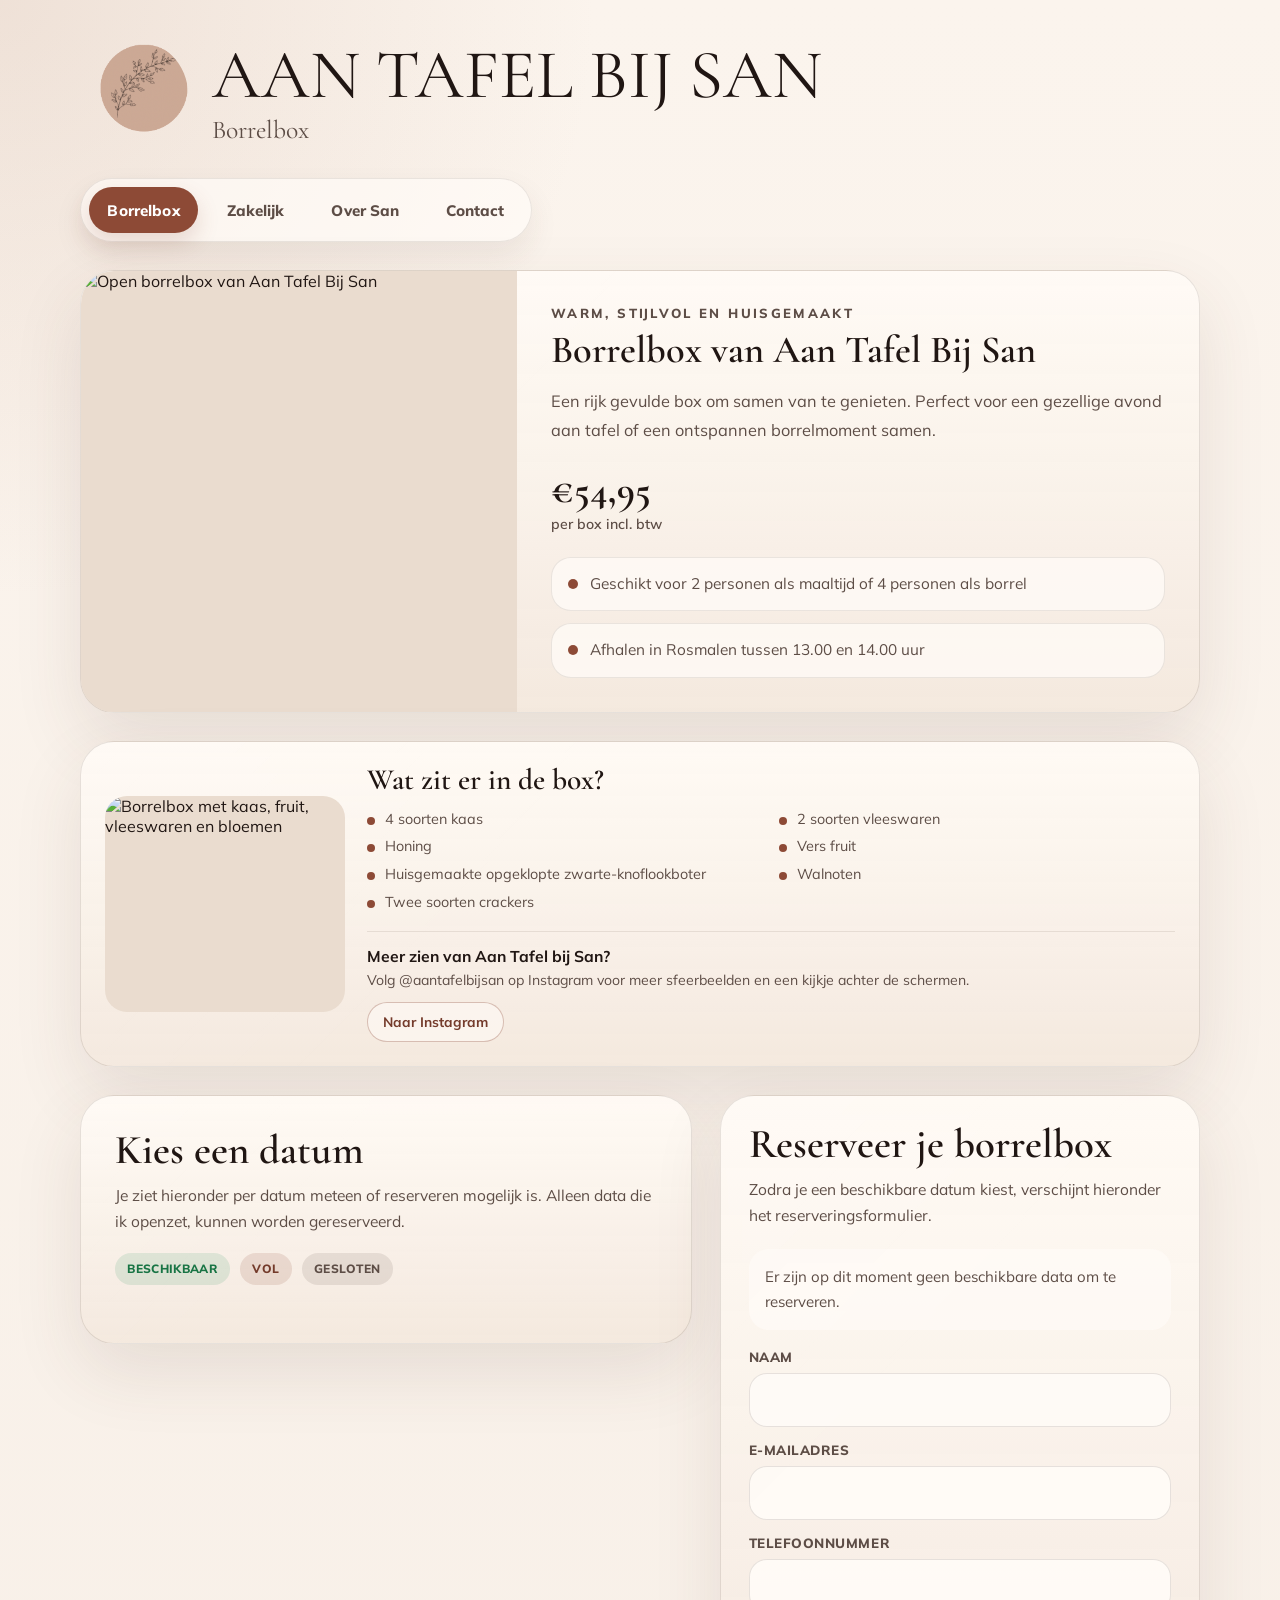
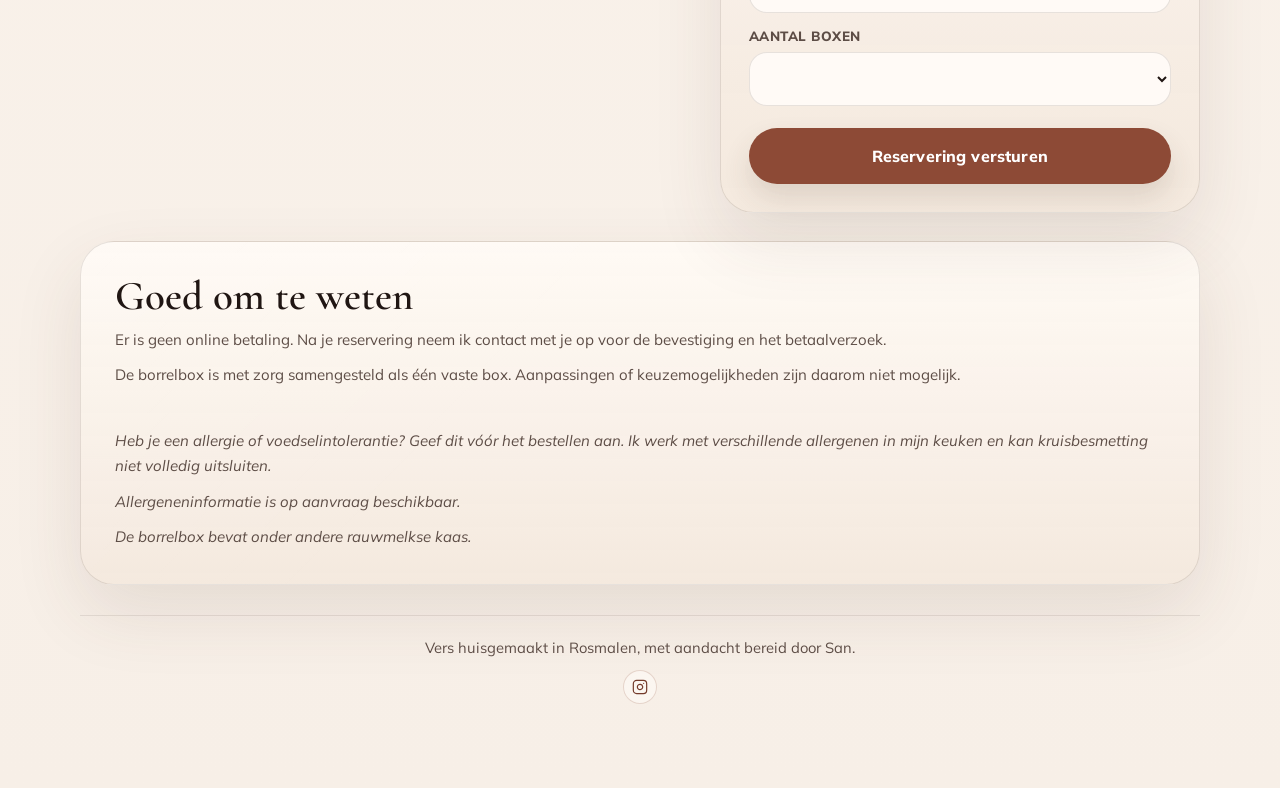
==== borrelbox.html @ e6d6b591 "Increase Instagram callout size" ====
<!doctype html>
<html lang="nl">
  <head>
    <meta charset="UTF-8" />
    <meta name="viewport" content="width=device-width, initial-scale=1.0" />
    <title>Borrelbox in Rosmalen | Aan Tafel Bij San</title>
    <meta
      name="description"
      content="Reserveer een warme en stijlvolle borrelbox van Aan Tafel Bij San in Rosmalen."
    />
    <link rel="preconnect" href="https://fonts.googleapis.com" />
    <link rel="preconnect" href="https://fonts.gstatic.com" crossorigin />
    <link
      href="https://fonts.googleapis.com/css2?family=Cormorant+Garamond:wght@400;500;600;700&family=Mulish:wght@400;600;700;800&display=swap"
      rel="stylesheet"
    />
    <link rel="stylesheet" href="styles.css?v=20260925-footer-instagram" />
    <style>
      .page {
        padding: 40px 0 84px;
      }

      .brand-header {
        margin-bottom: 30px;
      }

      .top-nav {
        display: flex;
        justify-content: flex-start;
        margin: 0 0 28px;
      }

      .top-tabs {
        display: inline-flex;
        flex-wrap: wrap;
        gap: 10px;
        padding: 8px;
        border: 1px solid rgba(63, 42, 34, 0.1);
        border-radius: 999px;
        background: rgba(255, 251, 247, 0.72);
        box-shadow: 0 14px 30px rgba(79, 54, 42, 0.08);
      }

      .top-tab {
        display: inline-flex;
        align-items: center;
        justify-content: center;
        min-height: 46px;
        padding: 0.78rem 1.15rem;
        border-radius: 999px;
        color: var(--muted);
        text-decoration: none;
        font-size: 0.95rem;
        font-weight: 800;
        letter-spacing: 0.01em;
        transition:
          transform 160ms ease,
          background 160ms ease,
          color 160ms ease;
      }

      .top-tab:hover,
      .top-tab:focus-visible {
        transform: translateY(-2px);
        color: var(--ink);
      }

      .top-tab.is-active {
        background: var(--instagram);
        color: #fff;
        box-shadow: 0 10px 22px rgba(141, 74, 54, 0.18);
      }

      .borrel-layout {
        display: grid;
        gap: 28px;
      }

      .borrel-hero,
      .borrel-promo,
      .contents-card,
      .availability-card,
      .reservation-card,
      .borrel-note {
        border: 1px solid var(--line);
        border-radius: 34px;
        box-shadow: var(--shadow);
        background:
          linear-gradient(180deg, rgba(255, 250, 245, 0.96), rgba(243, 232, 221, 0.9)),
          linear-gradient(135deg, rgba(255, 255, 255, 0.35), transparent 40%);
      }

      .borrel-hero {
        display: grid;
        grid-template-columns: minmax(0, 0.78fr) minmax(320px, 1.22fr);
        overflow: hidden;
      }

      .borrel-photo {
        min-height: 100%;
        max-height: 250px;
        background: #eadccf;
      }

      .borrel-photo img {
        display: block;
        width: 100%;
        height: 100%;
        object-fit: cover;
      }

      .borrel-copy {
        padding: clamp(24px, 3.4vw, 34px);
      }

      .kicker {
        margin: 0;
        color: var(--muted);
        font-size: 0.82rem;
        font-weight: 800;
        letter-spacing: 0.18em;
        text-transform: uppercase;
      }

      .borrel-title {
        margin: 10px 0 0;
        font-family: "Cormorant Garamond", serif;
        font-size: clamp(1.85rem, 3vw, 2.55rem);
        line-height: 1;
        font-weight: 600;
      }

      .borrel-intro {
        margin: 18px 0 0;
        color: var(--muted);
        font-size: 1.02rem;
        line-height: 1.75;
      }

      .borrel-promo {
        display: grid;
        grid-template-columns: minmax(220px, 0.85fr) minmax(0, 1.15fr);
        gap: 16px;
        align-items: center;
        overflow: hidden;
        font-family: "Mulish", sans-serif;
      }

      .borrel-promo[hidden] {
        display: none;
      }

      .promo-photo {
        height: 100%;
        min-height: 220px;
        max-height: 280px;
        background: #eadccf;
      }

      .promo-photo img {
        display: block;
        width: 100%;
        height: 100%;
        object-fit: cover;
      }

      .promo-copy {
        padding: clamp(20px, 2.8vw, 30px);
      }

      .promo-kicker {
        margin: 0 0 7px;
        color: var(--accent);
        font-family: "Mulish", sans-serif;
        font-size: 0.68rem;
        font-weight: 800;
        letter-spacing: 0.12em;
        text-transform: uppercase;
      }

      .borrel-promo p {
        margin: 6px 0 0;
        color: var(--ink);
        font-family: "Mulish", sans-serif;
        font-size: 0.86rem;
        line-height: 1.42;
      }

      .borrel-promo strong {
        font-weight: 800;
      }

      .promo-price {
        display: block;
        margin-top: 8px;
        color: var(--ink);
        font-family: "Mulish", sans-serif;
        font-size: 0.88rem;
        font-weight: 700;
        line-height: 1.45;
      }

      .promo-price strong {
        color: var(--accent);
        font-family: "Mulish", sans-serif;
        font-size: 0.96rem;
        font-weight: 800;
        letter-spacing: 0;
      }

      .promo-price span {
        color: var(--muted);
        font-family: "Mulish", sans-serif;
        font-size: 0.86rem;
      }

      .borrel-price {
        margin: 26px 0 0;
        font-family: "Cormorant Garamond", serif;
        font-size: clamp(2rem, 3vw, 2.8rem);
        line-height: 1;
        font-weight: 700;
      }

      .borrel-price span {
        display: block;
        margin-top: 6px;
        color: var(--muted);
        font-family: "Mulish", sans-serif;
        font-size: 0.88rem;
        font-weight: 600;
        line-height: 1.4;
      }

      .borrel-facts {
        display: grid;
        gap: 12px;
        margin: 22px 0 0;
      }

      .fact-chip {
        display: flex;
        align-items: flex-start;
        gap: 12px;
        padding: 14px 16px;
        border: 1px solid rgba(63, 42, 34, 0.1);
        border-radius: 20px;
        background: rgba(255, 251, 247, 0.76);
      }

      .fact-dot {
        width: 10px;
        height: 10px;
        margin-top: 0.45rem;
        border-radius: 50%;
        background: var(--instagram);
        flex: 0 0 auto;
      }

      .fact-text {
        color: var(--muted);
        font-size: 0.96rem;
        line-height: 1.6;
      }

      .borrel-grid {
        display: grid;
        grid-template-columns: minmax(0, 1.12fr) minmax(320px, 0.88fr);
        gap: 28px;
        align-items: start;
      }

      .borrel-gallery {
        display: grid;
        grid-template-columns: repeat(3, minmax(0, 1fr));
        gap: 18px;
      }

      .gallery-card {
        overflow: hidden;
        border: 1px solid var(--line);
        border-radius: 28px;
        box-shadow: var(--shadow);
        background:
          linear-gradient(180deg, rgba(255, 250, 245, 0.96), rgba(243, 232, 221, 0.9)),
          linear-gradient(135deg, rgba(255, 255, 255, 0.35), transparent 40%);
      }

      .gallery-card img {
        display: block;
        width: 100%;
        max-height: 190px;
        aspect-ratio: 1 / 0.56;
        object-fit: cover;
      }

      .gallery-card.is-featured img {
        aspect-ratio: 1 / 0.56;
      }

      .gallery-card.is-packaging img {
        object-fit: cover;
        object-position: center 42%;
      }

      .gallery-copy {
        padding: 16px 18px 18px;
      }

      .gallery-copy p {
        margin: 0;
        color: var(--muted);
        font-size: 0.92rem;
        line-height: 1.6;
      }

      .availability-card,
      .reservation-card,
      .contents-card,
      .borrel-note {
        padding: clamp(24px, 3.4vw, 34px);
      }

      .contents-list {
        display: grid;
        grid-template-columns: repeat(2, minmax(0, 1fr));
        gap: 7px 16px;
        margin: 14px 0 0;
        padding: 0;
        list-style: none;
      }

      .contents-card {
        display: grid;
        grid-template-columns: minmax(180px, 240px) minmax(0, 1fr);
        gap: 22px;
        align-items: center;
        padding: clamp(18px, 2.4vw, 24px);
      }

      .contents-card .section-title {
        font-size: clamp(1.55rem, 2.3vw, 2rem);
      }

      .contents-list li {
        display: flex;
        gap: 10px;
        align-items: flex-start;
        color: var(--muted);
        font-size: 0.9rem;
        line-height: 1.45;
      }

      .contents-list li::before {
        content: "";
        width: 8px;
        height: 8px;
        margin-top: 0.5rem;
        border-radius: 50%;
        background: var(--instagram);
        flex: 0 0 auto;
      }

      .contents-photo {
        overflow: hidden;
        border-radius: 22px;
        min-height: 0;
        max-width: 240px;
        background: #eadccf;
      }

      .contents-photo img {
        display: block;
        width: 100%;
        aspect-ratio: 1 / 0.9;
        object-fit: cover;
      }

      .contents-copy {
        padding: 0;
      }

      .instagram-callout {
        margin-top: 18px;
        padding-top: 14px;
        border-top: 1px solid rgba(63, 42, 34, 0.1);
      }

      .instagram-callout strong {
        display: block;
        color: var(--ink);
        font-size: 0.98rem;
      }

      .instagram-callout p {
        margin: 4px 0 0;
        color: var(--muted);
        font-size: 0.88rem;
        line-height: 1.55;
      }

      .instagram-button {
        display: inline-flex;
        align-items: center;
        justify-content: center;
        min-height: 40px;
        margin-top: 10px;
        padding: 0.62rem 0.95rem;
        border: 1px solid rgba(141, 74, 54, 0.32);
        border-radius: 999px;
        background: rgba(255, 251, 247, 0.55);
        color: var(--instagram-dark);
        font-size: 0.86rem;
        font-weight: 700;
        text-decoration: none;
        transition: background 160ms ease, border-color 160ms ease, transform 160ms ease;
      }

      .instagram-button:hover,
      .instagram-button:focus-visible {
        border-color: rgba(141, 74, 54, 0.5);
        background: rgba(141, 74, 54, 0.08);
        transform: translateY(-2px);
      }

      .section-title {
        margin: 0;
        font-family: "Cormorant Garamond", serif;
        font-size: clamp(2rem, 3.2vw, 2.7rem);
        line-height: 0.98;
        font-weight: 600;
      }

      .section-copy {
        margin: 12px 0 0;
        color: var(--muted);
        font-size: 0.97rem;
        line-height: 1.7;
      }

      .status-legend {
        display: flex;
        flex-wrap: wrap;
        gap: 10px;
        margin-top: 18px;
      }

      .legend-chip,
      .status-chip {
        display: inline-flex;
        align-items: center;
        justify-content: center;
        min-height: 32px;
        padding: 0.42rem 0.76rem;
        border-radius: 999px;
        font-size: 0.75rem;
        font-weight: 800;
        letter-spacing: 0.03em;
        text-transform: uppercase;
      }

      .status-available {
        background: rgba(31, 143, 83, 0.12);
        color: var(--whatsapp-dark);
      }

      .status-full {
        background: rgba(141, 74, 54, 0.14);
        color: var(--instagram-dark);
      }

      .status-closed {
        background: rgba(93, 77, 70, 0.12);
        color: var(--muted);
      }

      .month-groups {
        display: grid;
        gap: 18px;
        margin-top: 24px;
      }

      .month-group {
        display: grid;
        gap: 14px;
      }

      .month-label {
        margin: 0;
        color: var(--instagram-dark);
        font-size: 0.94rem;
        font-weight: 800;
        letter-spacing: 0.08em;
        text-transform: uppercase;
      }

      .date-grid {
        display: grid;
        grid-template-columns: repeat(7, minmax(0, 1fr));
        gap: 7px;
      }

      .calendar-weekday {
        padding: 2px 0 4px;
        color: var(--muted);
        font-size: 0.7rem;
        font-weight: 800;
        text-align: center;
        text-transform: uppercase;
      }

      .calendar-day,
      .date-button {
        display: flex;
        min-width: 0;
        min-height: 58px;
        flex-direction: column;
        align-items: center;
        justify-content: center;
        border-radius: 12px;
      }

      .calendar-day {
        color: rgba(93, 77, 70, 0.48);
        font-size: 0.82rem;
      }

      .calendar-day.is-unavailable {
        background: rgba(255, 251, 247, 0.38);
      }

      .date-button {
        width: 100%;
        padding: 7px 3px;
        border: 1px solid rgba(63, 42, 34, 0.08);
        background: rgba(255, 251, 247, 0.72);
        color: var(--ink);
        text-align: center;
        cursor: pointer;
        transition:
          transform 160ms ease,
          border-color 160ms ease,
          box-shadow 160ms ease,
          background 160ms ease;
      }

      .date-button:hover,
      .date-button:focus-visible {
        transform: translateY(-2px);
        border-color: rgba(141, 74, 54, 0.16);
        background: rgba(255, 251, 247, 0.84);
        box-shadow: 0 12px 24px rgba(79, 54, 42, 0.06);
      }

      .date-button.is-selected {
        border-color: var(--instagram);
        box-shadow: 0 0 0 2px rgba(141, 74, 54, 0.18);
      }

      .date-button.status-available {
        background: rgba(31, 143, 83, 0.1);
      }

      .date-button.status-full {
        background: rgba(141, 74, 54, 0.12);
      }

      .date-button.status-closed {
        background: rgba(93, 77, 70, 0.1);
        box-shadow: 0 14px 26px rgba(79, 54, 42, 0.07);
      }

      .date-button[disabled] {
        cursor: default;
        opacity: 0.92;
      }

      .date-label {
        font-family: "Cormorant Garamond", serif;
        font-size: 1.2rem;
        font-weight: 700;
        line-height: 1;
      }

      .reservation-card {
        position: sticky;
        top: 28px;
        padding: clamp(20px, 3vw, 28px);
      }

      .reservation-placeholder,
      .reservation-info,
      .reservation-confirmation {
        margin-top: 20px;
        padding: 16px;
        border-radius: 20px;
        background: rgba(255, 251, 247, 0.72);
        color: var(--muted);
        font-size: 0.94rem;
        line-height: 1.65;
      }

      .reservation-info,
      .reservation-confirmation {
        border: 1px solid rgba(63, 42, 34, 0.1);
      }

      .reservation-confirmation {
        color: var(--whatsapp-dark);
        background: rgba(31, 143, 83, 0.08);
        border-color: rgba(31, 143, 83, 0.14);
        font-weight: 700;
      }

      .reservation-form {
        display: grid;
        gap: 14px;
        margin-top: 18px;
      }

      .form-row {
        display: grid;
        gap: 8px;
      }

      .form-label {
        color: var(--muted);
        font-size: 0.84rem;
        font-weight: 800;
        letter-spacing: 0.04em;
        text-transform: uppercase;
      }

      .form-input,
      .form-select {
        width: 100%;
        min-height: 54px;
        padding: 0.92rem 1rem;
        border: 1px solid rgba(63, 42, 34, 0.12);
        border-radius: 18px;
        background: rgba(255, 251, 247, 0.95);
        color: var(--ink);
        font: inherit;
      }

      .form-input:focus,
      .form-select:focus {
        outline: 2px solid rgba(141, 74, 54, 0.22);
        outline-offset: 2px;
      }

      .form-help {
        margin: -4px 0 0;
        color: var(--muted);
        font-size: 0.84rem;
        line-height: 1.5;
      }

      .reserve-button {
        display: inline-flex;
        align-items: center;
        justify-content: center;
        width: 100%;
        min-height: 56px;
        padding: 0.95rem 1.4rem;
        border: 0;
        border-radius: 999px;
        background: var(--instagram);
        color: #fff;
        font: inherit;
        font-weight: 800;
        letter-spacing: 0.01em;
        cursor: pointer;
        box-shadow: 0 14px 28px rgba(79, 54, 42, 0.14);
        transition:
          transform 160ms ease,
          background 160ms ease;
      }

      .reserve-button:hover,
      .reserve-button:focus-visible {
        transform: translateY(-2px);
        background: var(--instagram-dark);
      }

      .borrel-note {
        display: grid;
        gap: 10px;
      }

      .borrel-note p {
        margin: 0;
        color: var(--muted);
        font-size: 0.94rem;
        line-height: 1.7;
      }

      .borrel-note .allergen-note {
        font-style: italic;
      }

      .page-footer {
        margin-top: 30px;
        padding: 20px 8px 0;
        border-top: 1px solid rgba(63, 42, 34, 0.1);
        color: var(--muted);
        font-size: 0.92rem;
        line-height: 1.6;
        text-align: center;
      }

      @media (max-width: 960px) {
        .borrel-hero,
        .borrel-promo,
        .borrel-grid,
        .borrel-gallery {
          grid-template-columns: 1fr;
        }

        .borrel-photo {
          max-height: 240px;
        }

        .promo-photo {
          min-height: 220px;
          max-height: 260px;
        }

        .reservation-card {
          position: static;
        }
      }

      @media (max-width: 640px) {
        .page {
          padding-top: 28px;
          padding-bottom: 52px;
        }

        .contents-card,
        .contents-list {
          grid-template-columns: 1fr;
        }

        .contents-photo {
          max-width: none;
        }

      }
    </style>
    <script async src="https://www.googletagmanager.com/gtag/js?id=G-EJPSFYHC73"></script>
    <script>
      window.dataLayer = window.dataLayer || [];
      function gtag() {
        dataLayer.push(arguments);
      }
      gtag("js", new Date());
      gtag("config", "G-EJPSFYHC73");
    </script>
  </head>
  <body>
    <main class="page">
      <header class="brand-header">
        <div class="brand-seal" aria-hidden="true">
          <img src="brand-seal.png" alt="" />
        </div>
        <div class="brand-copy">
          <h1>Aan Tafel Bij San</h1>
          <p class="subtitle">Borrelbox</p>
        </div>
      </header>

      <div class="top-nav" aria-label="Navigatie">
        <nav class="top-tabs">
          <a class="top-tab is-active" href="index.html">Borrelbox</a>
          <a class="top-tab" href="zakelijk.html">Zakelijk</a>
          <a class="top-tab" href="over-san.html">Over San</a>
          <a class="top-tab" href="contact.html">Contact</a>
        </nav>
      </div>

      <section class="borrel-layout">
        <section class="borrel-hero" aria-labelledby="borrelboxTitle">
          <div class="borrel-photo">
            <img src="borrelbox-overzicht.jpg" alt="Open borrelbox van Aan Tafel Bij San" />
          </div>

          <div class="borrel-copy">
            <p class="kicker">Warm, stijlvol en huisgemaakt</p>
            <h2 class="borrel-title" id="borrelboxTitle">Borrelbox van Aan Tafel Bij San</h2>
            <p class="borrel-intro">
              Een rijk gevulde box om samen van te genieten. Perfect voor een gezellige
              avond aan tafel of een ontspannen borrelmoment samen.
            </p>
            <p class="borrel-price">€54,95 <span>per box incl. btw</span></p>

            <div class="borrel-facts">
              <div class="fact-chip">
                <span class="fact-dot" aria-hidden="true"></span>
                <div class="fact-text">Geschikt voor 2 personen als maaltijd of 4 personen als borrel</div>
              </div>
              <div class="fact-chip">
                <span class="fact-dot" aria-hidden="true"></span>
                <div class="fact-text">Afhalen in Rosmalen tussen 13.00 en 14.00 uur</div>
              </div>
            </div>
          </div>
        </section>

        <section class="contents-card" aria-labelledby="contentsTitle">
          <div class="contents-photo">
            <img src="borrelbox-kaas-fruit.jpg" alt="Borrelbox met kaas, fruit, vleeswaren en bloemen" />
          </div>

          <div class="contents-copy">
            <h3 class="section-title" id="contentsTitle">Wat zit er in de box?</h3>
            <ul class="contents-list">
              <li>4 soorten kaas</li>
              <li>2 soorten vleeswaren</li>
              <li>Honing</li>
              <li>Vers fruit</li>
              <li>Huisgemaakte opgeklopte zwarte-knoflookboter</li>
              <li>Walnoten</li>
              <li>Twee soorten crackers</li>
            </ul>

            <div class="instagram-callout">
              <strong>Meer zien van Aan Tafel bij San?</strong>
              <p>Volg @aantafelbijsan op Instagram voor meer sfeerbeelden en een kijkje achter de schermen.</p>
              <a
                class="instagram-button"
                href="https://www.instagram.com/aantafelbijsan/"
                target="_blank"
                rel="noopener noreferrer"
              >Naar Instagram</a>
            </div>
          </div>
        </section>

        <section class="borrel-grid">
          <section class="availability-card" aria-labelledby="availabilityTitle">
            <h3 class="section-title" id="availabilityTitle">Kies een datum</h3>
            <p class="section-copy">
              Je ziet hieronder per datum meteen of reserveren mogelijk is.
              Alleen data die ik openzet, kunnen worden gereserveerd.
            </p>

            <div class="status-legend" aria-label="Legenda">
              <span class="legend-chip status-available">Beschikbaar</span>
              <span class="legend-chip status-full">Vol</span>
              <span class="legend-chip status-closed">Gesloten</span>
            </div>

            <div class="month-groups" id="monthGroups"></div>
          </section>

          <aside class="reservation-card" aria-labelledby="reservationTitle">
            <h3 class="section-title" id="reservationTitle">Reserveer je borrelbox</h3>
            <p class="section-copy">
              Zodra je een beschikbare datum kiest, verschijnt hieronder het reserveringsformulier.
            </p>

            <div class="reservation-placeholder" id="reservationPlaceholder">
              Selecteer eerst een beschikbare datum.
            </div>

            <div class="reservation-info" id="reservationInfo" hidden></div>

            <form class="reservation-form" id="reservationForm" hidden>
              <input type="hidden" name="_subject" value="Nieuwe reservering borrelbox" />
              <input type="hidden" name="_captcha" value="false" />
              <input type="text" name="_honey" tabindex="-1" autocomplete="off" hidden />

              <div class="form-row">
                <label class="form-label" for="reservationName">Naam</label>
                <input class="form-input" id="reservationName" name="name" type="text" required />
              </div>

              <div class="form-row">
                <label class="form-label" for="reservationEmail">E-mailadres</label>
                <input class="form-input" id="reservationEmail" name="email" type="email" required />
              </div>

              <div class="form-row">
                <label class="form-label" for="reservationPhone">Telefoonnummer</label>
                <input class="form-input" id="reservationPhone" name="phone" type="tel" required />
              </div>

              <div class="form-row">
                <label class="form-label" for="reservationQuantity">Aantal boxen</label>
                <select class="form-select" id="reservationQuantity" name="quantity" required></select>
                <p class="form-help" id="quantityHelp"></p>
              </div>

              <button class="reserve-button" id="reservationSubmit" type="submit">Reservering versturen</button>
            </form>

            <div class="reservation-confirmation" id="reservationConfirmation" hidden>
              Bedankt voor je reservering. Ik neem contact met je op voor de bevestiging en het betaalverzoek.
            </div>
          </aside>
        </section>

        <section class="borrel-note" aria-labelledby="borrelNoteTitle">
          <h3 class="section-title" id="borrelNoteTitle">Goed om te weten</h3>
          <p>Er is geen online betaling. Na je reservering neem ik contact met je op voor de bevestiging en het betaalverzoek.</p>
          <p>De borrelbox is met zorg samengesteld als één vaste box. Aanpassingen of keuzemogelijkheden zijn daarom niet mogelijk.</p>
          <br />
          <p class="allergen-note">Heb je een allergie of voedselintolerantie? Geef dit vóór het bestellen aan. Ik werk met verschillende allergenen in mijn keuken en kan kruisbesmetting niet volledig uitsluiten.</p>
          <p class="allergen-note">Allergeneninformatie is op aanvraag beschikbaar.</p>
          <p class="allergen-note">De borrelbox bevat onder andere rauwmelkse kaas.</p>
        </section>
      </section>

      <footer class="page-footer">
        <p>Vers huisgemaakt in Rosmalen, met aandacht bereid door San.</p>
        <a class="footer-instagram" href="https://www.instagram.com/aantafelbijsan/" target="_blank" rel="noopener noreferrer" aria-label="Aan Tafel bij San op Instagram">
          <svg viewBox="0 0 24 24" aria-hidden="true"><rect x="2" y="2" width="20" height="20" rx="5" /><path d="M16 11.37A4 4 0 1 1 12.63 8 4 4 0 0 1 16 11.37z" /><path d="M17.5 6.5h.01" /></svg>
        </a>
      </footer>
    </main>

    <script src="borrelbox.js?v=20260922-calendar-preview"></script>
  </body>
</html>
---- styles.css ----
:root {
  --bg: #f7efe7;
  --paper: rgba(255, 250, 245, 0.78);
  --paper-strong: #f2e4d8;
  --ink: #201613;
  --muted: #5d4d46;
  --line: rgba(63, 42, 34, 0.12);
  --shadow: 0 28px 70px rgba(79, 54, 42, 0.11);
  --whatsapp: #1f8f53;
  --whatsapp-dark: #187444;
  --instagram: #8d4a36;
  --instagram-dark: #743b2b;
}

* {
  box-sizing: border-box;
}

body {
  margin: 0;
  min-height: 100vh;
  background:
    radial-gradient(circle at top left, rgba(207, 176, 158, 0.28), transparent 22%),
    linear-gradient(180deg, #fbf4ed 0%, #f7efe7 100%);
  color: var(--ink);
  font-family: "Mulish", sans-serif;
}

.page {
  width: min(1120px, calc(100% - 32px));
  margin: 0 auto;
  padding: 28px 0 56px;
}

.brand-header,
.hero-layout {
  display: grid;
  gap: 24px;
}

.brand-header {
  grid-template-columns: 108px minmax(0, 1fr);
  align-items: center;
  gap: 24px;
  margin-bottom: 40px;
}

.brand-seal {
  width: 108px;
  height: 108px;
  border-radius: 50%;
  overflow: hidden;
}

.brand-seal img {
  width: 100%;
  height: 100%;
  object-fit: cover;
  display: block;
}

.brand-copy {
  min-width: 0;
}

h1,
.subtitle,
.week-line,
.price,
.payment-note,
.about-kicker,
.summary-title {
  font-family: "Cormorant Garamond", serif;
}

h1 {
  margin: 0;
  font-size: clamp(2.8rem, 5.4vw, 4.6rem);
  line-height: 0.9;
  font-weight: 400;
  text-transform: uppercase;
}

.subtitle {
  margin: 10px 0 0;
  font-size: clamp(1.25rem, 2vw, 1.8rem);
  line-height: 1.08;
  color: var(--muted);
}

.preview-note {
  display: none;
  align-items: center;
  margin: 14px 0 0;
  padding: 0.45rem 0.8rem;
  border-radius: 999px;
  background: rgba(141, 74, 54, 0.08);
  color: var(--instagram-dark);
  font-size: 0.82rem;
  font-weight: 700;
  letter-spacing: 0.02em;
}

.preview-note.is-visible {
  display: inline-flex;
}

.hero-layout {
  grid-template-columns: minmax(0, 1.15fr) minmax(280px, 0.85fr);
  align-items: start;
  gap: 28px;
}

.menu-card,
.order-card {
  border: 1px solid var(--line);
  box-shadow: var(--shadow);
}

.menu-card {
  padding: clamp(34px, 5vw, 54px);
  border-radius: 34px;
  background:
    linear-gradient(180deg, rgba(255, 250, 245, 0.96), rgba(243, 232, 221, 0.9)),
    linear-gradient(135deg, rgba(255, 255, 255, 0.35), transparent 40%);
  text-align: center;
}

.week-line {
  margin: 0;
  font-size: clamp(1.7rem, 3vw, 2.3rem);
  line-height: 1;
  color: var(--muted);
  letter-spacing: 0.01em;
  text-wrap: balance;
}

.local-note {
  margin: 16px 0 0;
  color: var(--muted);
  font-size: 0.95rem;
  letter-spacing: 0.04em;
  text-transform: uppercase;
}

.tagline {
  margin: 30px 0 0;
  font-size: clamp(1.35rem, 2vw, 1.62rem);
  font-style: italic;
  font-weight: 800;
  text-wrap: balance;
}

.menu-sentence {
  margin: 42px auto 0;
  max-width: 38ch;
  font-family: "Mulish", sans-serif;
  font-size: clamp(1.14rem, 1.45vw, 1.38rem);
  font-weight: 400;
  line-height: 1.5;
  color: var(--muted);
  text-wrap: balance;
  hyphens: auto;
}

.menu-sentence span {
  display: block;
}

#menuDishTitle {
  max-width: 100%;
  margin: 0 auto;
  color: var(--muted);
  font-weight: 400;
  line-height: inherit;
}

#menuDishDescription {
  max-width: 100%;
  margin: 0.35rem auto 0;
  font-size: inherit;
  line-height: inherit;
}

.invitation {
  margin: 38px 0 0;
  font-size: clamp(1.4rem, 2.1vw, 1.7rem);
  font-style: italic;
  font-weight: 800;
  text-wrap: balance;
}

.order-card {
  padding: 32px;
  border-radius: 30px;
  background: linear-gradient(180deg, rgba(255, 251, 247, 0.92), rgba(247, 239, 231, 0.82));
  backdrop-filter: blur(10px);
}

.order-label {
  margin: 0 0 10px;
  text-transform: uppercase;
  letter-spacing: 0.18em;
  font-size: 0.78rem;
  font-weight: 800;
  color: var(--muted);
}

.price {
  margin: 0;
  font-size: clamp(1.9rem, 2.5vw, 2.5rem);
  line-height: 1;
  font-weight: 700;
  text-wrap: balance;
}

.payment-note {
  margin: 4px 0 0;
  font-size: clamp(1.3rem, 1.8vw, 1.65rem);
  line-height: 1.08;
  font-style: italic;
  text-wrap: balance;
}

.details-list {
  margin: 24px 0 0;
  padding-left: 1.2rem;
  color: var(--muted);
  font-size: 0.96rem;
  line-height: 1.7;
}

.details-list li {
  margin: 8px 0;
}

.action-group {
  margin-top: 26px;
}

.whatsapp-button {
  display: inline-flex;
  align-items: center;
  justify-content: center;
  width: 100%;
  min-height: 56px;
  padding: 0.95rem 1.4rem;
  border-radius: 999px;
  background: var(--whatsapp);
  color: #fff;
  text-decoration: none;
  font-weight: 800;
  letter-spacing: 0.01em;
  box-shadow: 0 14px 32px rgba(31, 143, 83, 0.18);
  transition:
    transform 160ms ease,
    background 160ms ease;
}

.whatsapp-button:hover,
.whatsapp-button:focus-visible {
  transform: translateY(-2px);
  background: var(--whatsapp-dark);
}

.trust-note {
  margin: 12px 0 0;
  color: var(--muted);
  font-size: 0.92rem;
  line-height: 1.55;
  text-align: center;
}


.social-block {
  width: 100%;
  margin-top: 22px;
  padding: 18px 20px 20px;
  border: 1px solid rgba(141, 74, 54, 0.1);
  border-radius: 22px;
  background:
    linear-gradient(180deg, rgba(255, 251, 247, 0.96), rgba(245, 235, 227, 0.88)),
    linear-gradient(135deg, rgba(255, 255, 255, 0.35), transparent 55%);
  box-shadow: inset 0 1px 0 rgba(255, 255, 255, 0.55);
  display: flex;
  flex-direction: column;
  align-items: center;
  gap: 10px;
  text-align: center;
}

.social-label {
  margin: 0;
  color: var(--muted);
  font-size: 0.95rem;
  font-weight: 700;
  line-height: 1.4;
}

.social-note {
  margin: 0;
  max-width: 28ch;
  color: var(--muted);
  font-size: 0.92rem;
  line-height: 1.5;
}

.instagram-link {
  display: inline-flex;
  align-items: center;
  justify-content: center;
  width: 52px;
  height: 52px;
  min-height: 52px;
  padding: 0;
  border: 1px solid rgba(178, 83, 110, 0.14);
  border-radius: 50%;
  background: linear-gradient(180deg, rgba(255, 251, 247, 0.98), rgba(249, 239, 233, 0.96));
  color: var(--instagram);
  text-decoration: none;
  box-shadow: 0 10px 20px rgba(141, 74, 54, 0.08);
  transition:
    transform 160ms ease,
    border-color 160ms ease,
    color 160ms ease,
    box-shadow 160ms ease,
    background 160ms ease;
}

.instagram-link svg {
  width: 23px;
  height: 23px;
  fill: currentColor;
}

.instagram-link:hover,
.instagram-link:focus-visible {
  transform: translateY(-2px);
  border-color: rgba(178, 83, 110, 0.28);
  color: var(--instagram-dark);
  background: linear-gradient(180deg, rgba(255, 247, 245, 1), rgba(247, 234, 227, 0.98));
  box-shadow: 0 14px 24px rgba(141, 74, 54, 0.12);
}

.page-footer p {
  margin: 0;
}

.footer-instagram {
  display: inline-flex;
  align-items: center;
  justify-content: center;
  width: 34px;
  height: 34px;
  margin-top: 10px;
  border: 1px solid rgba(141, 74, 54, 0.2);
  border-radius: 50%;
  background: rgba(255, 251, 247, 0.55);
  color: var(--instagram-dark);
  text-decoration: none;
  transition: background 160ms ease, border-color 160ms ease, transform 160ms ease;
}

.footer-instagram svg {
  width: 16px;
  height: 16px;
  fill: none;
  stroke: currentColor;
  stroke-linecap: round;
  stroke-linejoin: round;
  stroke-width: 1.8;
}

.footer-instagram:hover,
.footer-instagram:focus-visible {
  border-color: rgba(141, 74, 54, 0.42);
  background: rgba(141, 74, 54, 0.08);
  transform: translateY(-2px);
}

.about-section {
  position: relative;
  margin-top: 28px;
  padding: clamp(22px, 4vw, 36px);
  border: 1px solid var(--line);
  border-radius: 34px;
  background:
    linear-gradient(180deg, rgba(255, 250, 245, 0.96), rgba(243, 232, 221, 0.9)),
    linear-gradient(135deg, rgba(255, 255, 255, 0.38), transparent 44%);
  box-shadow: var(--shadow);
  overflow: hidden;
}

.about-section::before {
  content: "";
  position: absolute;
  right: -80px;
  top: -90px;
  width: 230px;
  height: 230px;
  border-radius: 999px;
  background: rgba(207, 176, 158, 0.22);
}

.about-summary {
  position: relative;
  z-index: 1;
  display: grid;
  grid-template-columns: 88px minmax(0, 1fr);
  gap: 22px;
  align-items: center;
}

.summary-photo {
  display: block;
  width: 88px;
  height: 88px;
  border: 6px solid rgba(255, 250, 245, 0.78);
  border-radius: 50%;
  background: linear-gradient(180deg, rgba(242, 228, 216, 0.85), rgba(255, 250, 245, 0.9));
  object-fit: contain;
  box-shadow: 0 16px 36px rgba(79, 54, 42, 0.14);
}

.summary-copy {
  min-width: 0;
}

.about-kicker {
  margin: 0 0 10px;
  color: var(--instagram-dark);
  font-size: clamp(1.25rem, 2vw, 1.65rem);
  font-style: italic;
  font-weight: 700;
}

.summary-title {
  margin: 0;
  font-size: clamp(2.1rem, 4.4vw, 3.4rem);
  font-weight: 500;
  line-height: 0.95;
}

.summary-text {
  max-width: 68ch;
  margin: 10px 0 0;
  color: var(--muted);
  font-size: 1rem;
  line-height: 1.7;
}

.about-details {
  position: relative;
  z-index: 1;
  margin-top: 24px;
  border-top: 1px solid var(--line);
}

.about-toggle {
  display: flex;
  width: 100%;
  align-items: center;
  justify-content: space-between;
  gap: 18px;
  margin: 0;
  padding: 20px 0 0;
  border: 0;
  background: transparent;
  color: var(--instagram-dark);
  cursor: pointer;
  font: inherit;
  font-size: 0.92rem;
  font-weight: 800;
  letter-spacing: 0.03em;
  text-align: left;
  text-transform: uppercase;
}

.about-toggle::after {
  content: "+";
  display: inline-grid;
  flex: 0 0 auto;
  width: 34px;
  height: 34px;
  place-items: center;
  border: 1px solid rgba(141, 74, 54, 0.18);
  border-radius: 50%;
  background: rgba(255, 250, 245, 0.72);
  color: var(--instagram-dark);
  font-size: 1.35rem;
  line-height: 1;
}

.about-details[open] .about-toggle::after {
  content: "-";
}

.about-body {
  display: grid;
  grid-template-columns: minmax(130px, 0.28fr) minmax(0, 1fr);
  gap: clamp(18px, 3vw, 30px);
  align-items: start;
  padding-top: 26px;
}

.photo-wrap {
  margin: 0;
}

.photo-frame {
  position: relative;
  isolation: isolate;
  max-width: 160px;
  margin: 0 auto;
}

.photo-frame::before {
  content: "";
  position: absolute;
  inset: 12px -12px -12px 12px;
  z-index: -1;
  border-radius: 24px;
  background: var(--paper-strong);
}

.about-photo {
  display: block;
  width: 100%;
  aspect-ratio: 4 / 5;
  padding: 10px;
  border-radius: 24px;
  background: linear-gradient(180deg, rgba(242, 228, 216, 0.82), rgba(255, 250, 245, 0.9));
  object-fit: contain;
  object-position: center;
  box-shadow: 0 22px 54px rgba(79, 54, 42, 0.16);
}

.about-copy {
  position: relative;
  z-index: 1;
}

.about-title {
  margin: 0;
  color: var(--instagram-dark);
  font-size: 1.25rem;
  font-weight: 800;
  letter-spacing: 0.08em;
  line-height: 1.3;
  text-transform: uppercase;
}

.about-text {
  max-width: 62ch;
  margin-top: 22px;
  color: var(--muted);
  font-size: 0.98rem;
  line-height: 1.78;
}

.about-text p {
  margin: 0;
}

.about-text p + p {
  margin-top: 1.05rem;
}

code {
  font-family: ui-monospace, SFMono-Regular, Menlo, monospace;
}

@media (max-width: 860px) {
  .brand-header,
  .hero-layout,
  .about-summary,
  .about-body {
    grid-template-columns: 1fr;
  }

  .brand-header {
    justify-items: center;
    text-align: center;
    gap: 18px;
  }

  .preview-note {
    justify-content: center;
  }

  .about-summary {
    text-align: center;
  }

  .summary-photo {
    margin: 0 auto;
  }

  h1 {
    font-size: clamp(2.4rem, 9vw, 4rem);
  }
}

@media (max-width: 640px) {
  .page {
    width: min(100% - 20px, 1120px);
    padding-top: 18px;
  }

  .menu-card,
  .order-card,
  .about-section {
    border-radius: 24px;
  }

  .menu-card {
    padding: 26px 20px;
  }

  .menu-sentence {
    margin-top: 44px;
  }
}
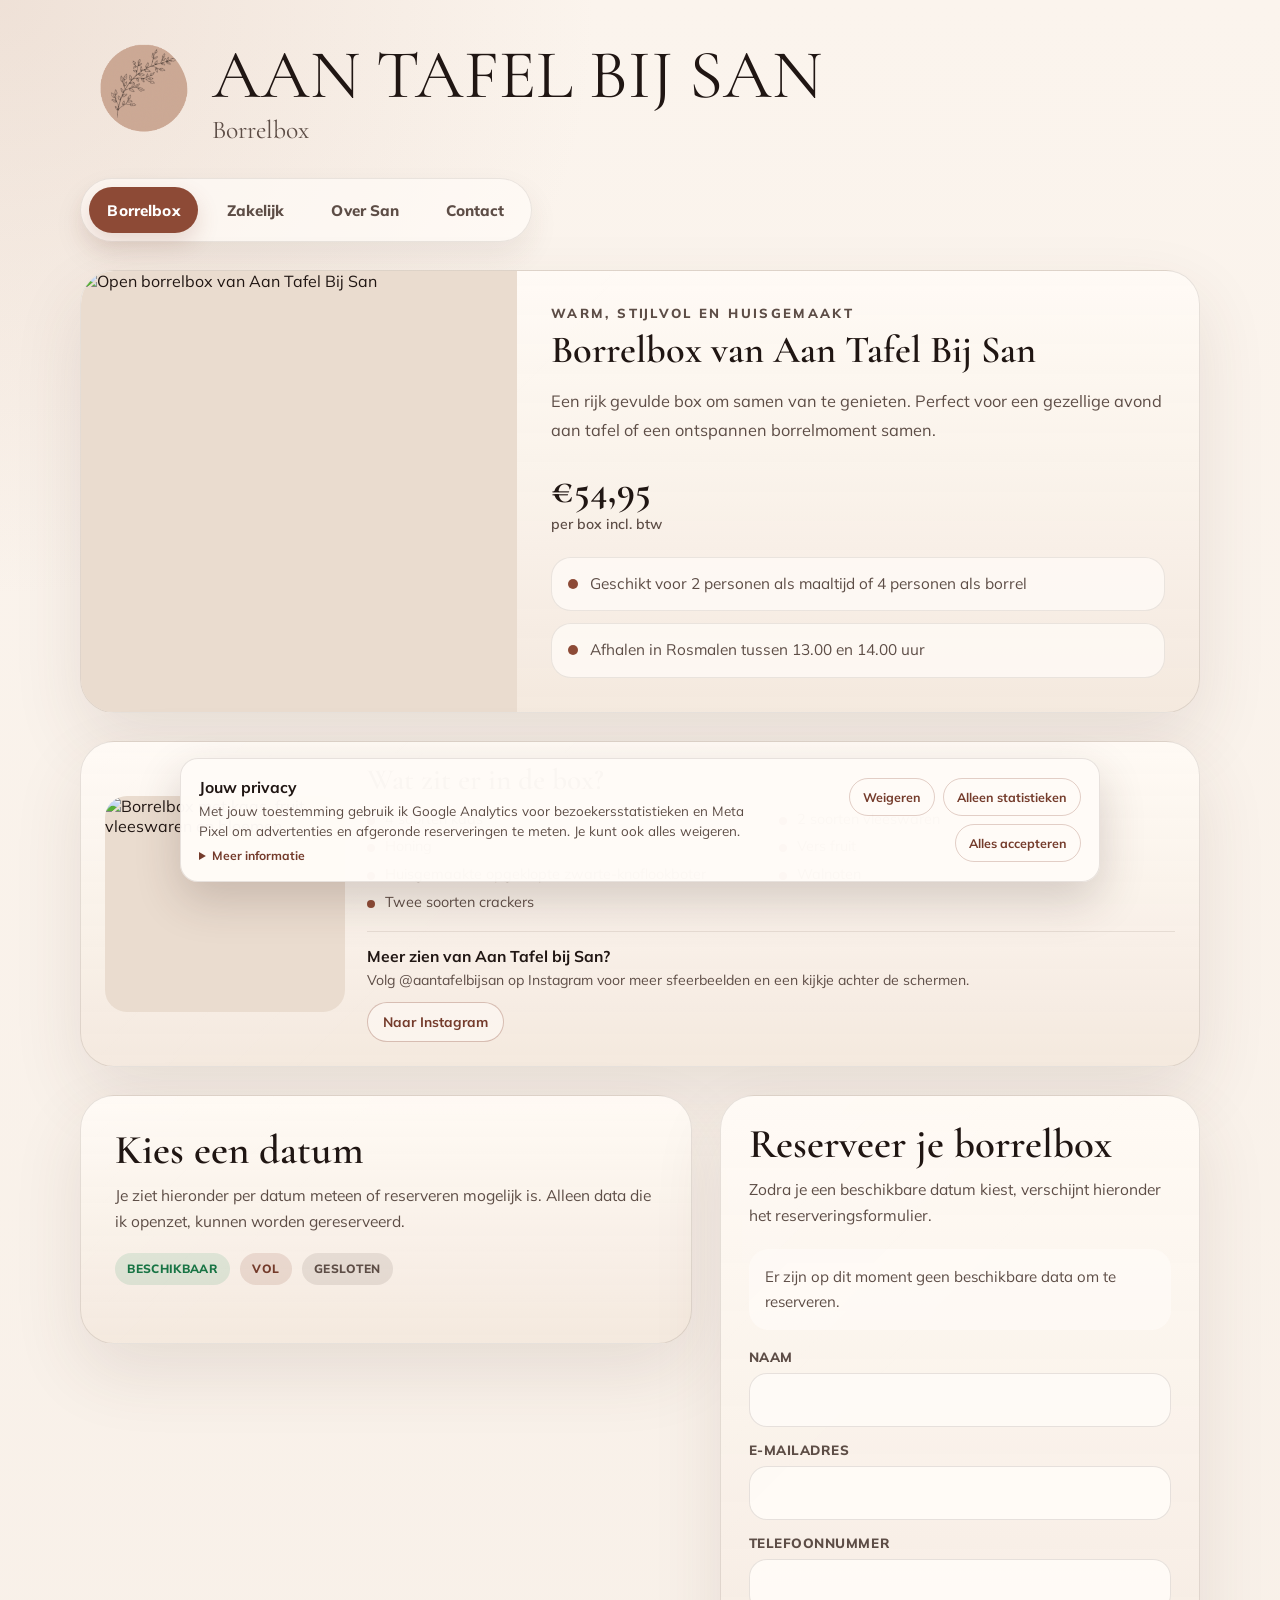
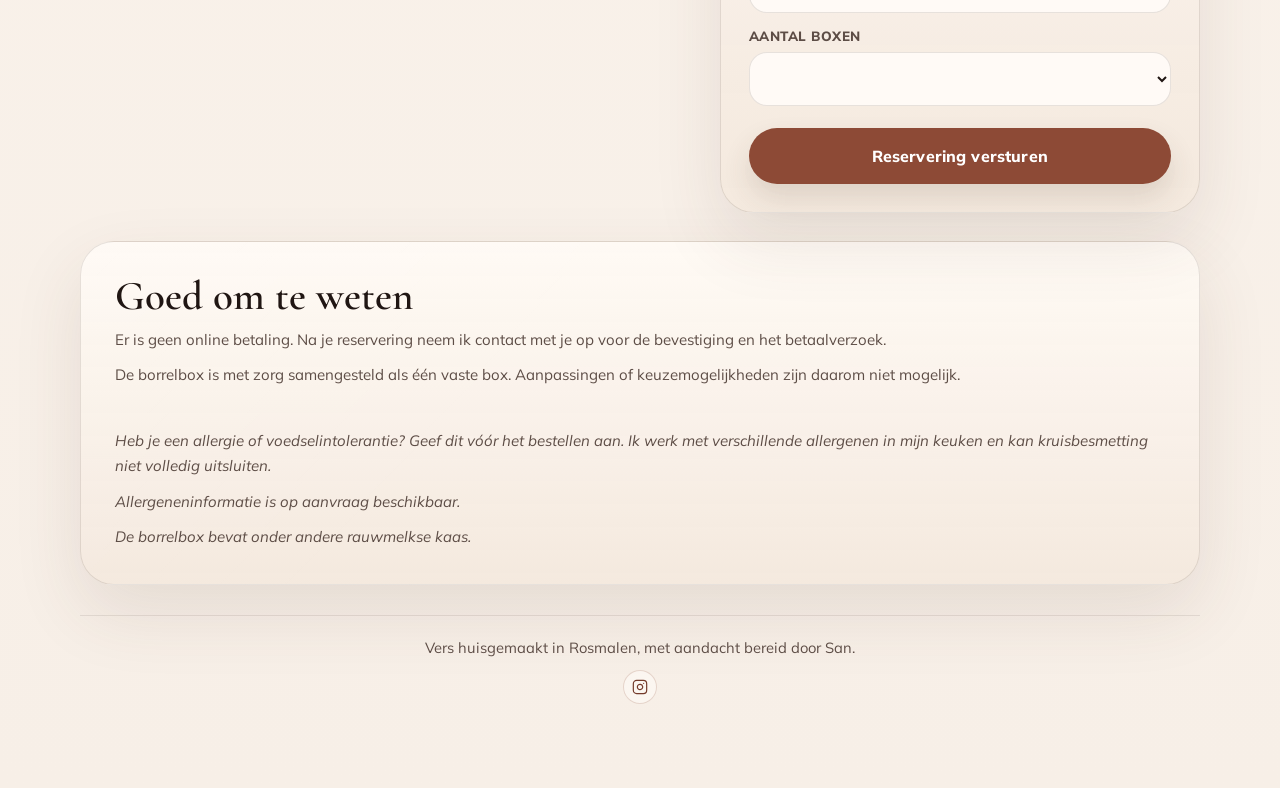
==== commit 161f31ac: "Add consent-gated Meta Pixel tracking" ====
--- a/borrelbox.html
+++ b/borrelbox.html
@@ -14,7 +14,7 @@
       href="https://fonts.googleapis.com/css2?family=Cormorant+Garamond:wght@400;500;600;700&family=Mulish:wght@400;600;700;800&display=swap"
       rel="stylesheet"
     />
-    <link rel="stylesheet" href="styles.css?v=20260925-footer-instagram" />
+    <link rel="stylesheet" href="styles.css?v=20261013-cookie-consent" />
     <style>
       .page {
         padding: 40px 0 84px;
@@ -748,15 +748,7 @@
 
       }
     </style>
-    <script async src="https://www.googletagmanager.com/gtag/js?id=G-EJPSFYHC73"></script>
-    <script>
-      window.dataLayer = window.dataLayer || [];
-      function gtag() {
-        dataLayer.push(arguments);
-      }
-      gtag("js", new Date());
-      gtag("config", "G-EJPSFYHC73");
-    </script>
+    <script defer src="cookie-consent.js?v=20261013-meta-pixel"></script>
   </head>
   <body>
     <main class="page">
@@ -920,6 +912,6 @@
       </footer>
     </main>
 
-    <script src="borrelbox.js?v=20260922-calendar-preview"></script>
+    <script src="borrelbox.js?v=20261013-meta-purchase"></script>
   </body>
 </html>
--- a/styles.css
+++ b/styles.css
@@ -378,6 +378,119 @@
   transform: translateY(-2px);
 }
 
+.cookie-consent {
+  position: fixed;
+  z-index: 1000;
+  right: 18px;
+  bottom: 18px;
+  left: 18px;
+  display: flex;
+  align-items: center;
+  justify-content: space-between;
+  gap: 20px;
+  width: min(920px, calc(100% - 36px));
+  margin: 0 auto;
+  padding: 18px;
+  border: 1px solid var(--line);
+  border-radius: 18px;
+  background: rgba(255, 251, 247, 0.98);
+  box-shadow: 0 18px 46px rgba(63, 42, 34, 0.2);
+  color: var(--ink);
+}
+
+.cookie-consent-copy {
+  max-width: 570px;
+}
+
+.cookie-consent-copy strong {
+  display: block;
+  margin-bottom: 4px;
+  font-size: 0.98rem;
+}
+
+.cookie-consent-copy p {
+  margin: 0;
+  color: var(--muted);
+  font-size: 0.84rem;
+  line-height: 1.5;
+}
+
+.cookie-consent-copy details {
+  margin-top: 7px;
+  color: var(--muted);
+  font-size: 0.76rem;
+}
+
+.cookie-consent-copy summary {
+  cursor: pointer;
+  color: var(--instagram-dark);
+  font-weight: 700;
+}
+
+.cookie-consent-copy details p {
+  margin-top: 6px;
+  font-size: 0.76rem;
+}
+
+.cookie-consent-actions {
+  display: flex;
+  flex-wrap: wrap;
+  justify-content: flex-end;
+  gap: 8px;
+}
+
+.cookie-consent-actions button,
+.cookie-settings {
+  min-height: 38px;
+  padding: 0.58rem 0.82rem;
+  border: 1px solid rgba(141, 74, 54, 0.25);
+  border-radius: 999px;
+  background: transparent;
+  color: var(--instagram-dark);
+  cursor: pointer;
+  font: inherit;
+  font-size: 0.78rem;
+  font-weight: 700;
+}
+
+.cookie-consent-actions button:hover,
+.cookie-consent-actions button:focus-visible,
+.cookie-settings:hover,
+.cookie-settings:focus-visible {
+  background: rgba(141, 74, 54, 0.08);
+}
+
+.cookie-settings {
+  position: fixed;
+  z-index: 900;
+  bottom: 10px;
+  left: 10px;
+  min-height: 32px;
+  padding: 0.4rem 0.68rem;
+  background: rgba(255, 251, 247, 0.92);
+  font-size: 0.7rem;
+}
+
+.cookie-settings[hidden] {
+  display: none;
+}
+
+@media (max-width: 720px) {
+  .cookie-consent {
+    align-items: stretch;
+    flex-direction: column;
+    gap: 14px;
+  }
+
+  .cookie-consent-actions {
+    justify-content: stretch;
+  }
+
+  .cookie-consent-actions button {
+    flex: 1 1 140px;
+  }
+}
+
 .about-section {
   position: relative;
   margin-top: 28px;
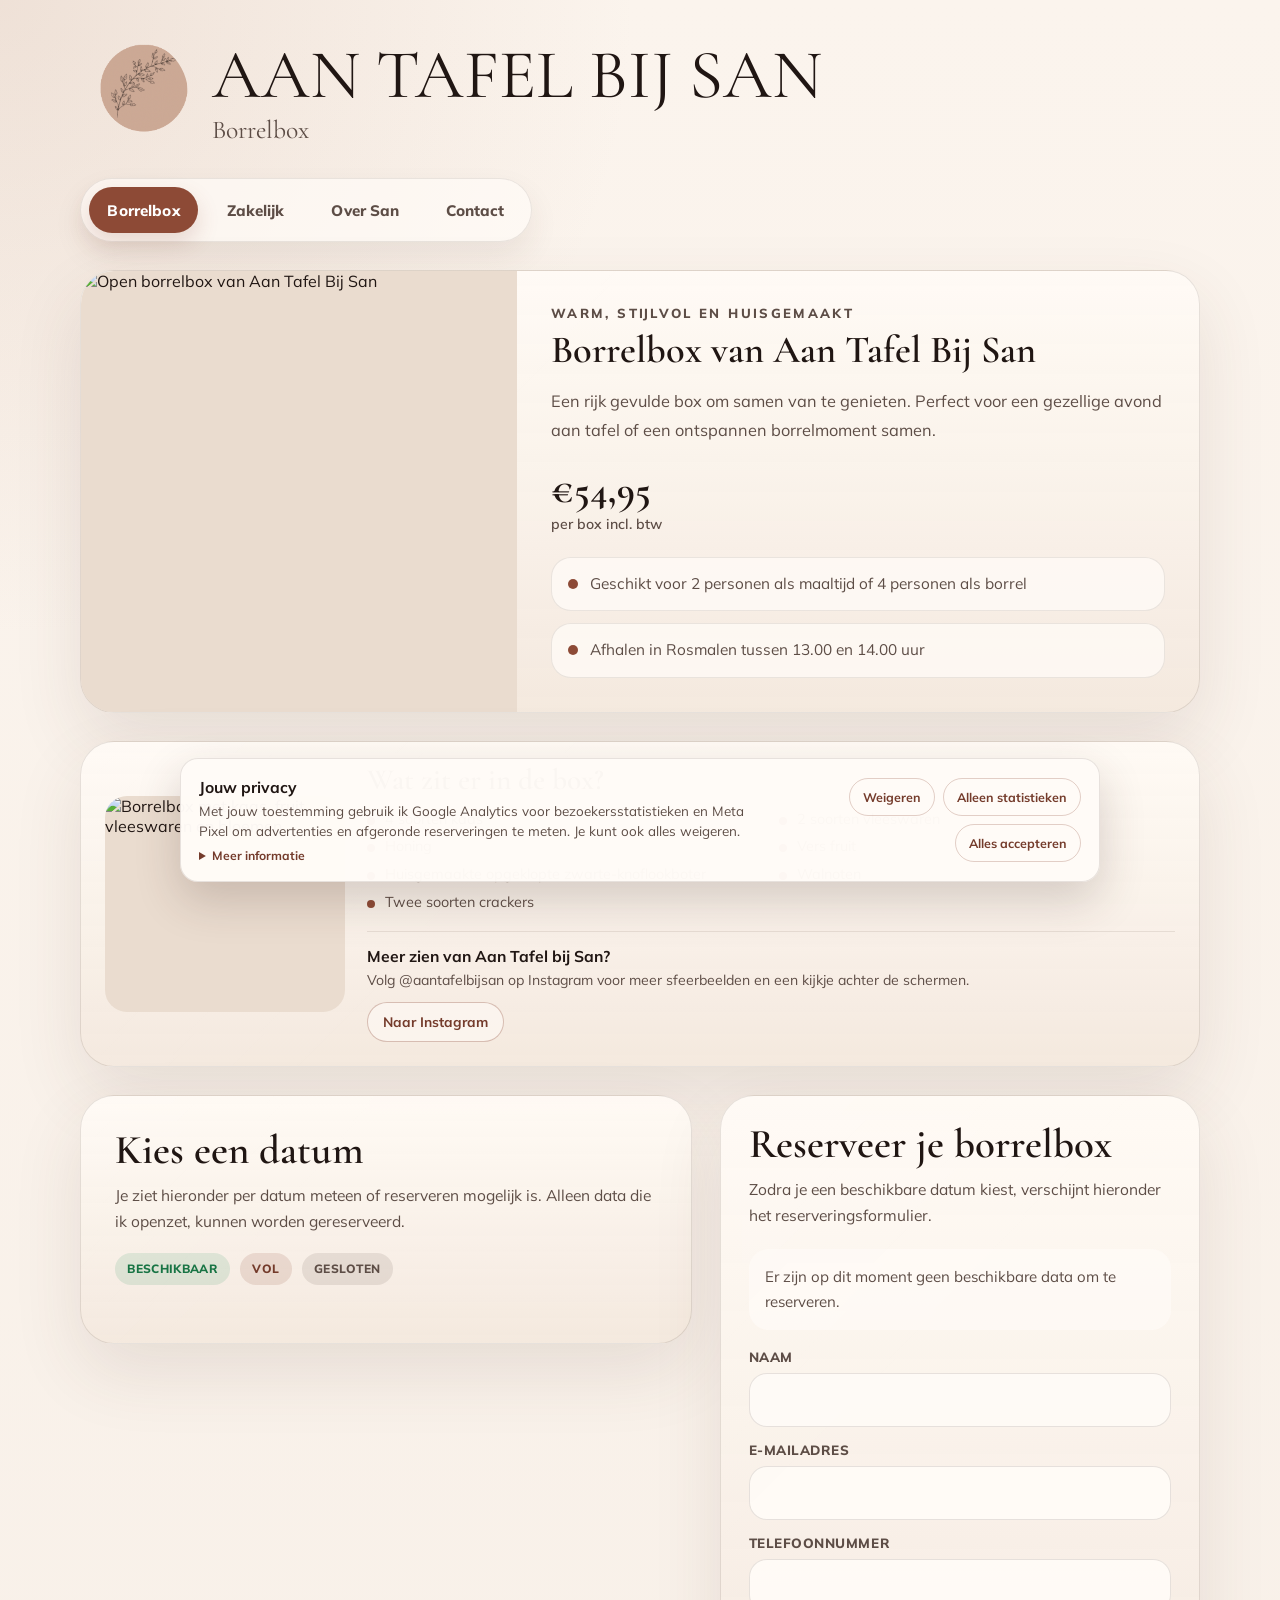
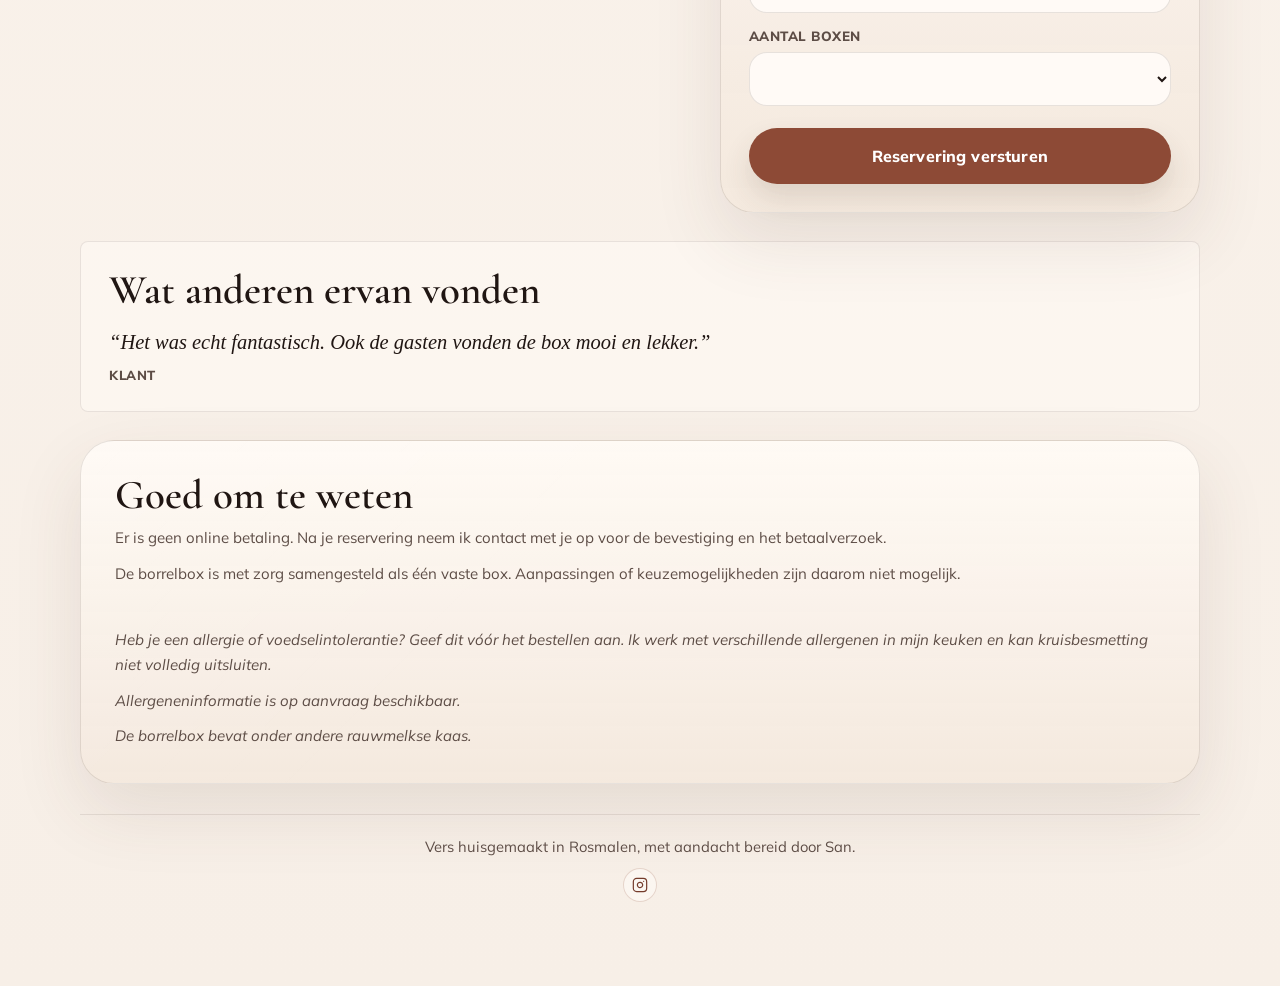
==== commit d554d6c9: "Add first customer testimonial" ====
--- a/borrelbox.html
+++ b/borrelbox.html
@@ -688,6 +688,37 @@
         gap: 10px;
       }
 
+      .customer-stories {
+        display: grid;
+        gap: 16px;
+        padding: 28px;
+        border: 1px solid rgba(63, 42, 34, 0.1);
+        border-radius: 8px;
+        background: rgba(255, 250, 245, 0.58);
+      }
+
+      .customer-story {
+        margin: 0;
+      }
+
+      .customer-story blockquote {
+        margin: 0;
+        color: var(--ink);
+        font-family: "Cormorant Garamond", serif;
+        font-size: 1.28rem;
+        font-style: italic;
+        line-height: 1.5;
+      }
+
+      .customer-story figcaption {
+        margin-top: 10px;
+        color: var(--muted);
+        font-size: 0.82rem;
+        font-weight: 800;
+        letter-spacing: 0.04em;
+        text-transform: uppercase;
+      }
+
       .borrel-note p {
         margin: 0;
         color: var(--muted);
@@ -893,6 +924,14 @@
           </aside>
         </section>
 
+        <section class="customer-stories" aria-labelledby="customerStoriesTitle">
+          <h3 class="section-title" id="customerStoriesTitle">Wat anderen ervan vonden</h3>
+          <figure class="customer-story">
+            <blockquote>“Het was echt fantastisch. Ook de gasten vonden de box mooi en lekker.”</blockquote>
+            <figcaption>Klant</figcaption>
+          </figure>
+        </section>
+
         <section class="borrel-note" aria-labelledby="borrelNoteTitle">
           <h3 class="section-title" id="borrelNoteTitle">Goed om te weten</h3>
           <p>Er is geen online betaling. Na je reservering neem ik contact met je op voor de bevestiging en het betaalverzoek.</p>
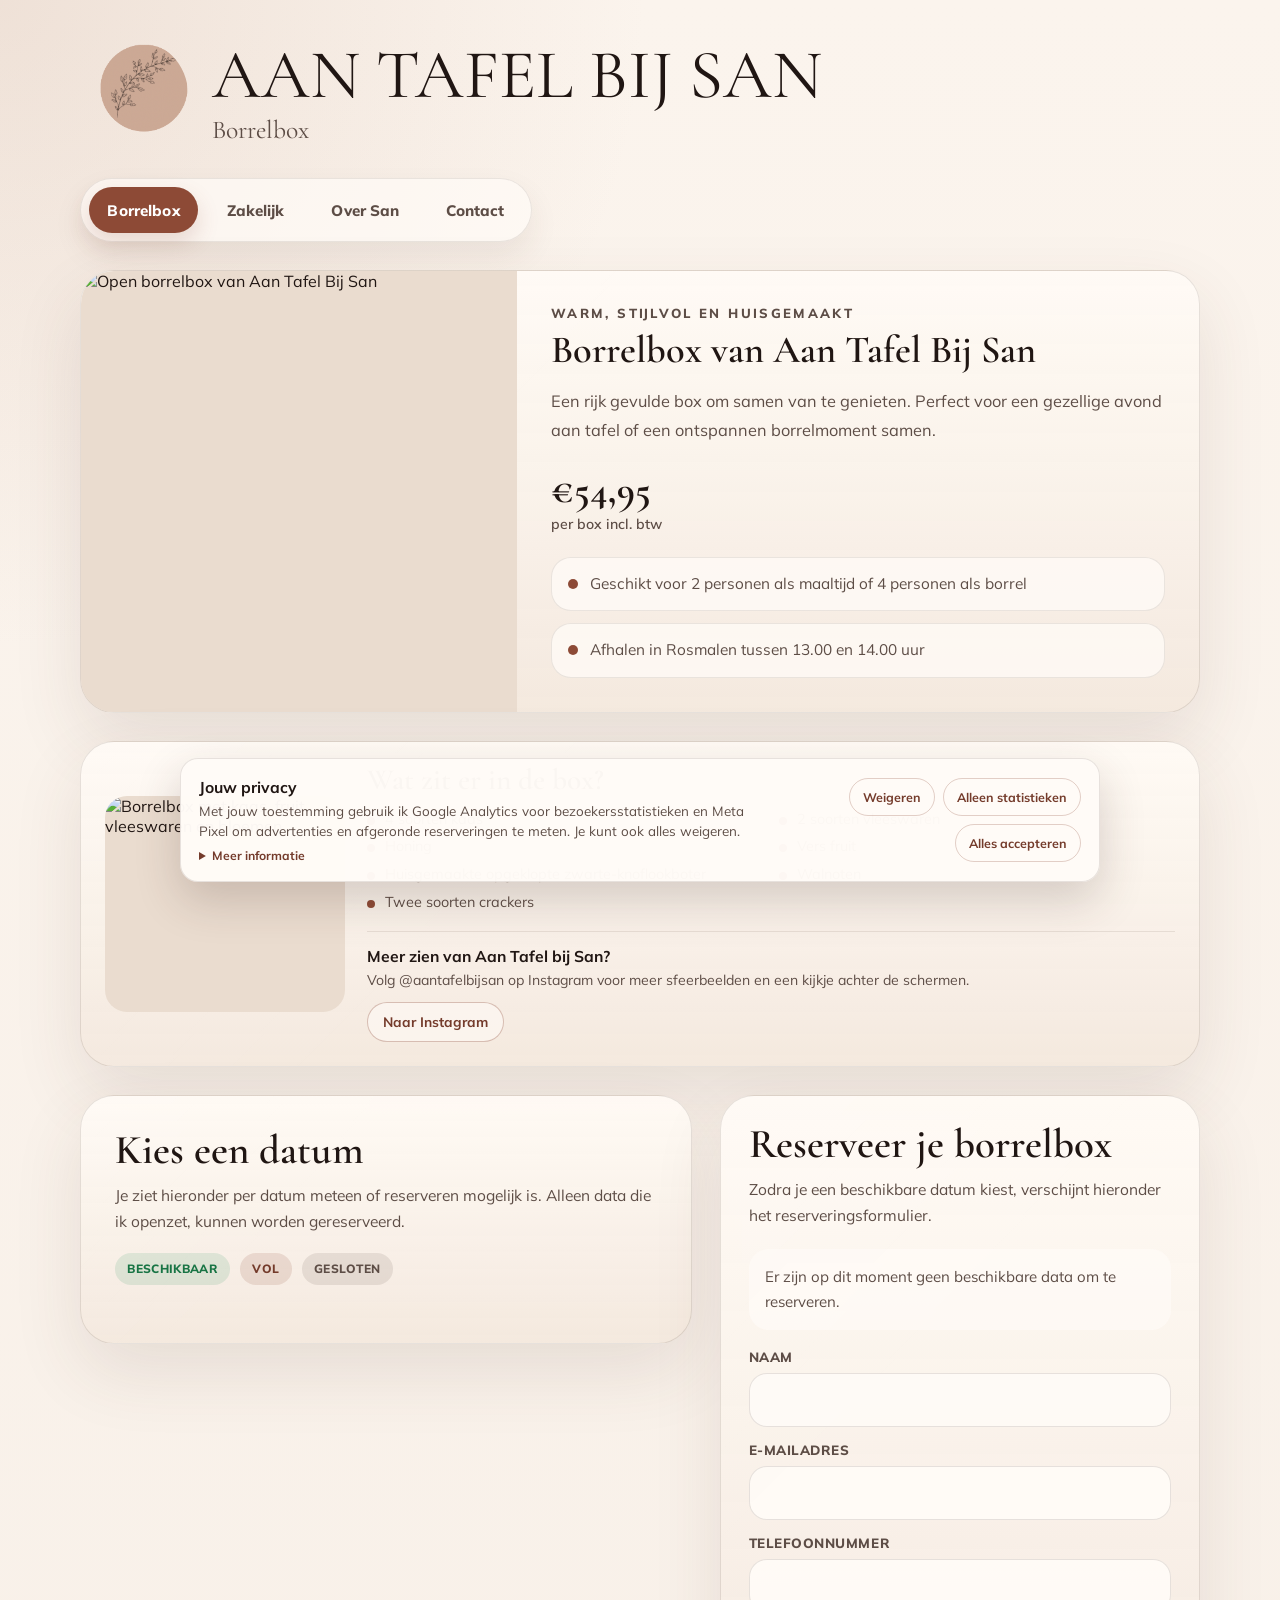
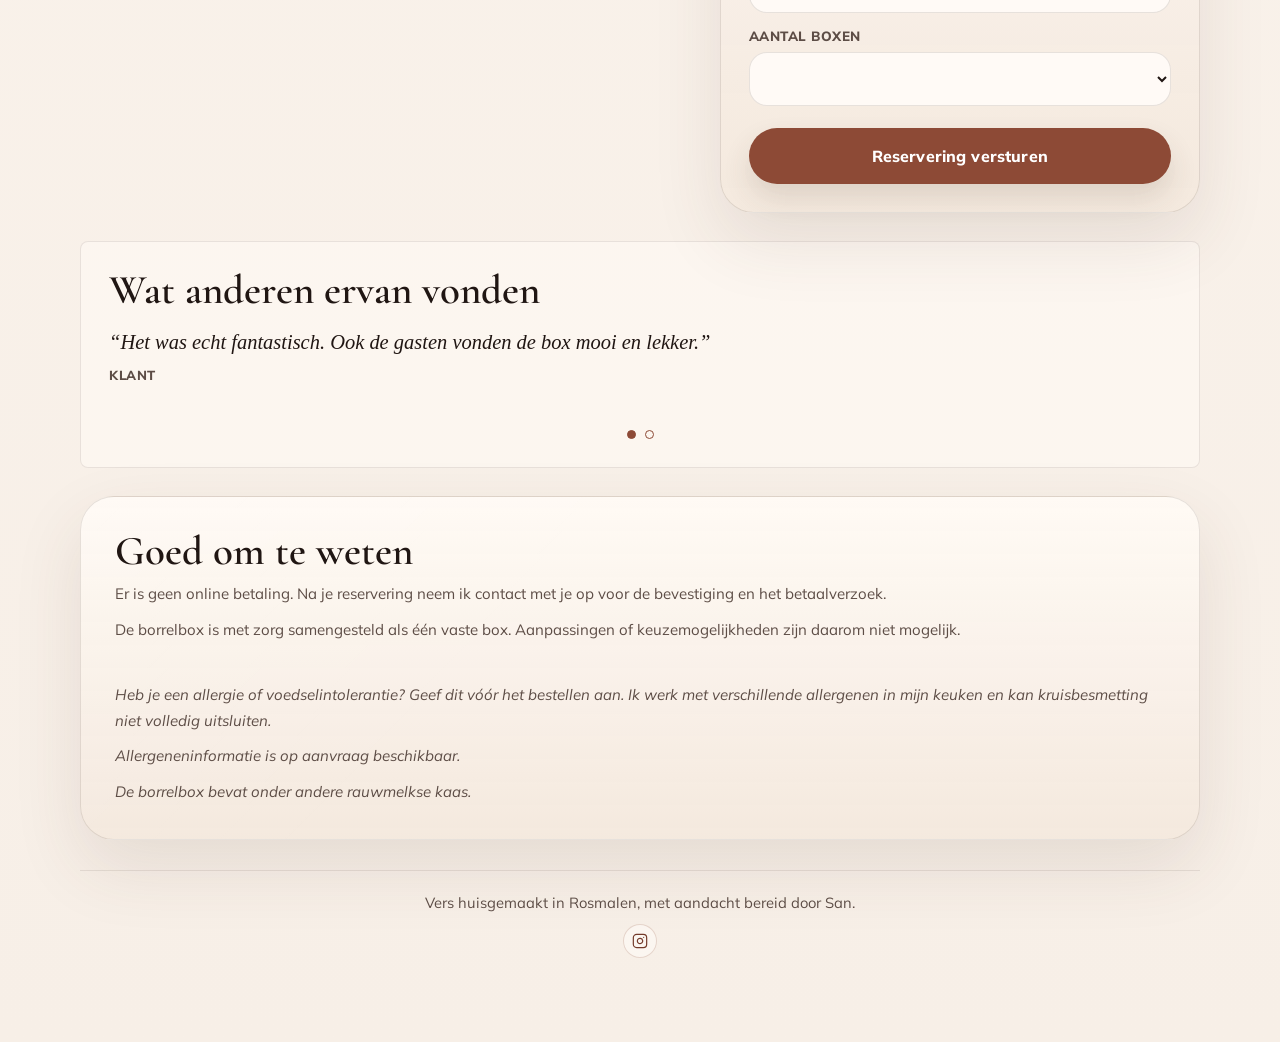
==== commit bdcea2d2: "Add second testimonial carousel" ====
--- a/borrelbox.html
+++ b/borrelbox.html
@@ -697,8 +697,22 @@
         background: rgba(255, 250, 245, 0.58);
       }
 
+      .customer-stories-track {
+        display: flex;
+        overflow-x: auto;
+        scroll-behavior: smooth;
+        scroll-snap-type: x mandatory;
+        scrollbar-width: none;
+      }
+
+      .customer-stories-track::-webkit-scrollbar {
+        display: none;
+      }
+
       .customer-story {
+        flex: 0 0 100%;
         margin: 0;
+        scroll-snap-align: start;
       }
 
       .customer-story blockquote {
@@ -717,6 +731,26 @@
         font-weight: 800;
         letter-spacing: 0.04em;
         text-transform: uppercase;
+      }
+
+      .customer-story-dots {
+        display: flex;
+        justify-content: center;
+        gap: 9px;
+      }
+
+      .customer-story-dot {
+        width: 9px;
+        height: 9px;
+        padding: 0;
+        border: 1px solid var(--instagram);
+        border-radius: 50%;
+        background: transparent;
+        cursor: pointer;
+      }
+
+      .customer-story-dot.is-active {
+        background: var(--instagram);
       }
 
       .borrel-note p {
@@ -926,10 +960,20 @@
 
         <section class="customer-stories" aria-labelledby="customerStoriesTitle">
           <h3 class="section-title" id="customerStoriesTitle">Wat anderen ervan vonden</h3>
-          <figure class="customer-story">
-            <blockquote>“Het was echt fantastisch. Ook de gasten vonden de box mooi en lekker.”</blockquote>
-            <figcaption>Klant</figcaption>
-          </figure>
+          <div class="customer-stories-track" id="customerStoriesTrack">
+            <figure class="customer-story">
+              <blockquote>“Het was echt fantastisch. Ook de gasten vonden de box mooi en lekker.”</blockquote>
+              <figcaption>Klant</figcaption>
+            </figure>
+            <figure class="customer-story">
+              <blockquote>“Heerlijk genoten van de bourgondische borrelbox van San! Een verrassende variatie aan lekkere kaasjes en worst, gecombineerd met onder andere vers fruit en zwarteknoflookboter. Echt een aanrader!”</blockquote>
+              <figcaption>Proefpersoon</figcaption>
+            </figure>
+          </div>
+          <div class="customer-story-dots" aria-label="Kies een ervaring">
+            <button class="customer-story-dot is-active" type="button" aria-label="Bekijk ervaring 1" aria-current="true"></button>
+            <button class="customer-story-dot" type="button" aria-label="Bekijk ervaring 2"></button>
+          </div>
         </section>
 
         <section class="borrel-note" aria-labelledby="borrelNoteTitle">
@@ -951,6 +995,7 @@
       </footer>
     </main>
 
+    <script src="testimonials.js?v=20261016"></script>
     <script src="borrelbox.js?v=20261013-meta-purchase"></script>
   </body>
 </html>
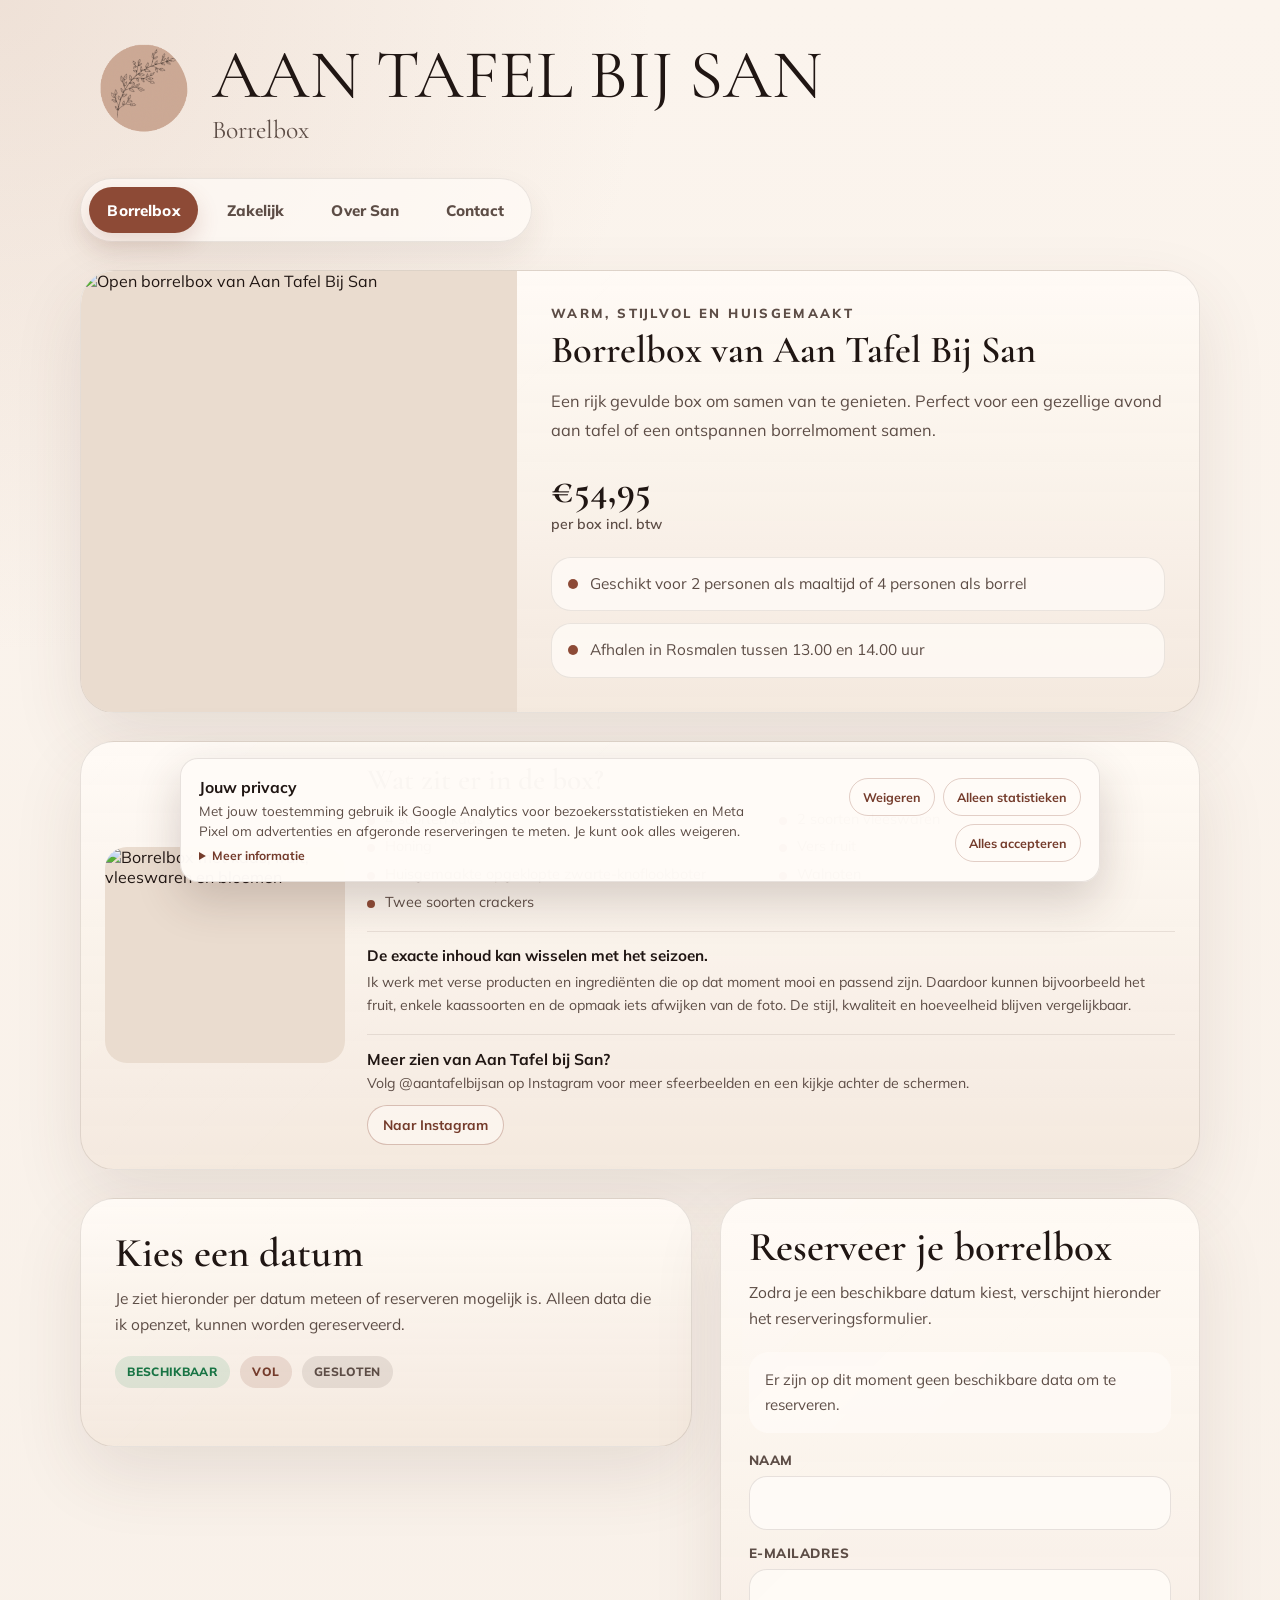
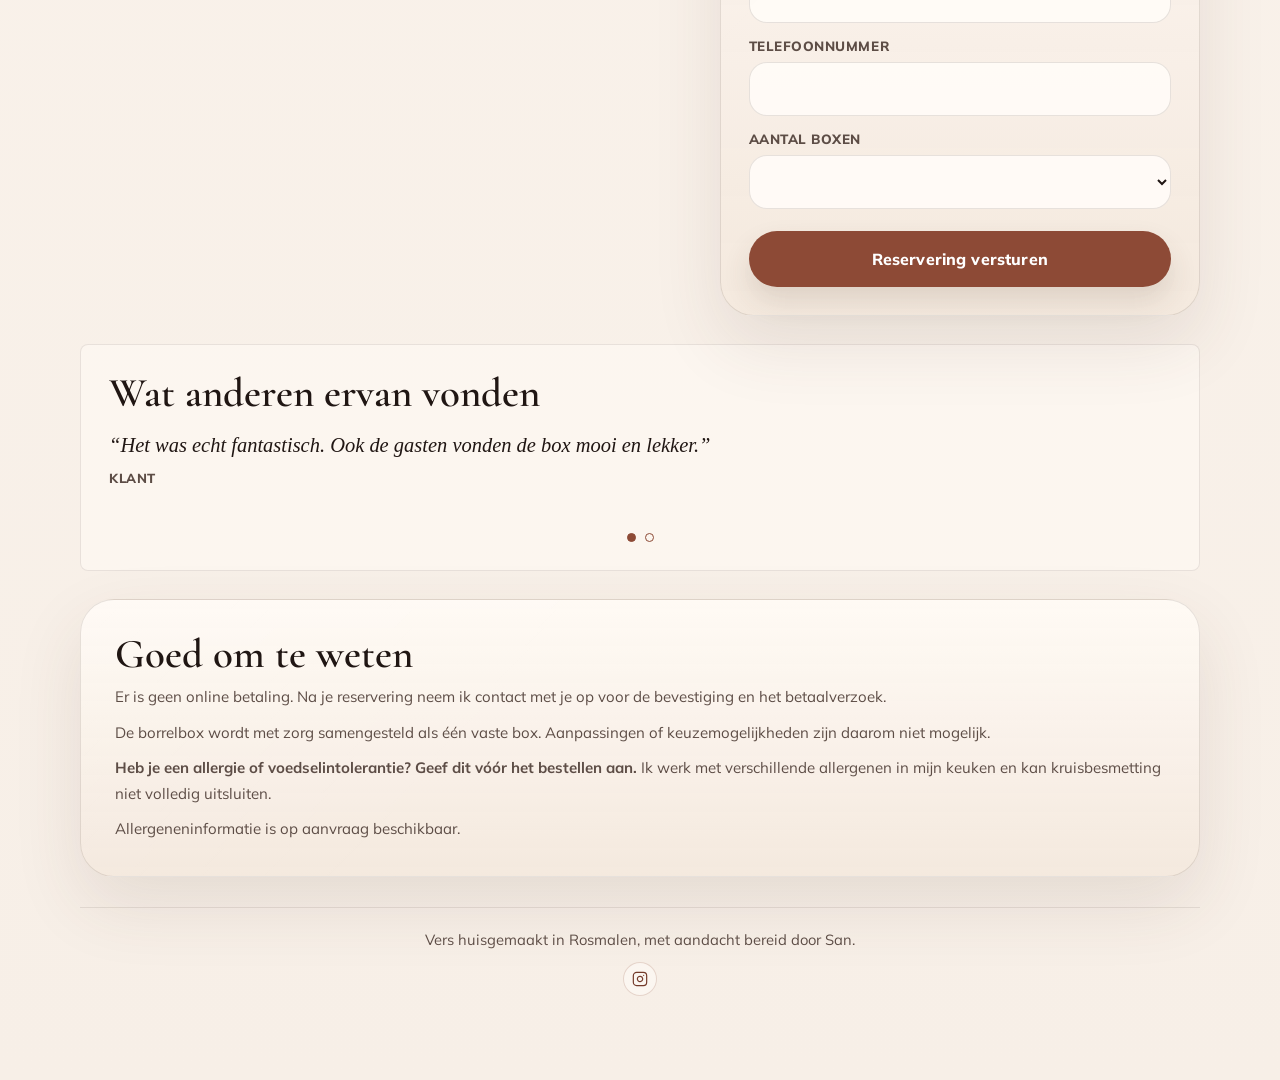
==== commit 2531b1df: "Update box and allergen information" ====
--- a/borrelbox.html
+++ b/borrelbox.html
@@ -380,6 +380,25 @@
         padding: 0;
       }
 
+      .seasonal-note {
+        margin-top: 18px;
+        padding-top: 14px;
+        border-top: 1px solid rgba(63, 42, 34, 0.1);
+      }
+
+      .seasonal-note strong {
+        display: block;
+        color: var(--ink);
+        font-size: 0.95rem;
+      }
+
+      .seasonal-note p {
+        margin: 6px 0 0;
+        color: var(--muted);
+        font-size: 0.88rem;
+        line-height: 1.6;
+      }
+
       .instagram-callout {
         margin-top: 18px;
         padding-top: 14px;
@@ -881,6 +900,11 @@
               <li>Twee soorten crackers</li>
             </ul>
 
+            <div class="seasonal-note">
+              <strong>De exacte inhoud kan wisselen met het seizoen.</strong>
+              <p>Ik werk met verse producten en ingrediënten die op dat moment mooi en passend zijn. Daardoor kunnen bijvoorbeeld het fruit, enkele kaassoorten en de opmaak iets afwijken van de foto. De stijl, kwaliteit en hoeveelheid blijven vergelijkbaar.</p>
+            </div>
+
             <div class="instagram-callout">
               <strong>Meer zien van Aan Tafel bij San?</strong>
               <p>Volg @aantafelbijsan op Instagram voor meer sfeerbeelden en een kijkje achter de schermen.</p>
@@ -979,11 +1003,9 @@
         <section class="borrel-note" aria-labelledby="borrelNoteTitle">
           <h3 class="section-title" id="borrelNoteTitle">Goed om te weten</h3>
           <p>Er is geen online betaling. Na je reservering neem ik contact met je op voor de bevestiging en het betaalverzoek.</p>
-          <p>De borrelbox is met zorg samengesteld als één vaste box. Aanpassingen of keuzemogelijkheden zijn daarom niet mogelijk.</p>
-          <br />
-          <p class="allergen-note">Heb je een allergie of voedselintolerantie? Geef dit vóór het bestellen aan. Ik werk met verschillende allergenen in mijn keuken en kan kruisbesmetting niet volledig uitsluiten.</p>
-          <p class="allergen-note">Allergeneninformatie is op aanvraag beschikbaar.</p>
-          <p class="allergen-note">De borrelbox bevat onder andere rauwmelkse kaas.</p>
+          <p>De borrelbox wordt met zorg samengesteld als één vaste box. Aanpassingen of keuzemogelijkheden zijn daarom niet mogelijk.</p>
+          <p><strong>Heb je een allergie of voedselintolerantie? Geef dit vóór het bestellen aan.</strong> Ik werk met verschillende allergenen in mijn keuken en kan kruisbesmetting niet volledig uitsluiten.</p>
+          <p>Allergeneninformatie is op aanvraag beschikbaar.</p>
         </section>
       </section>
 
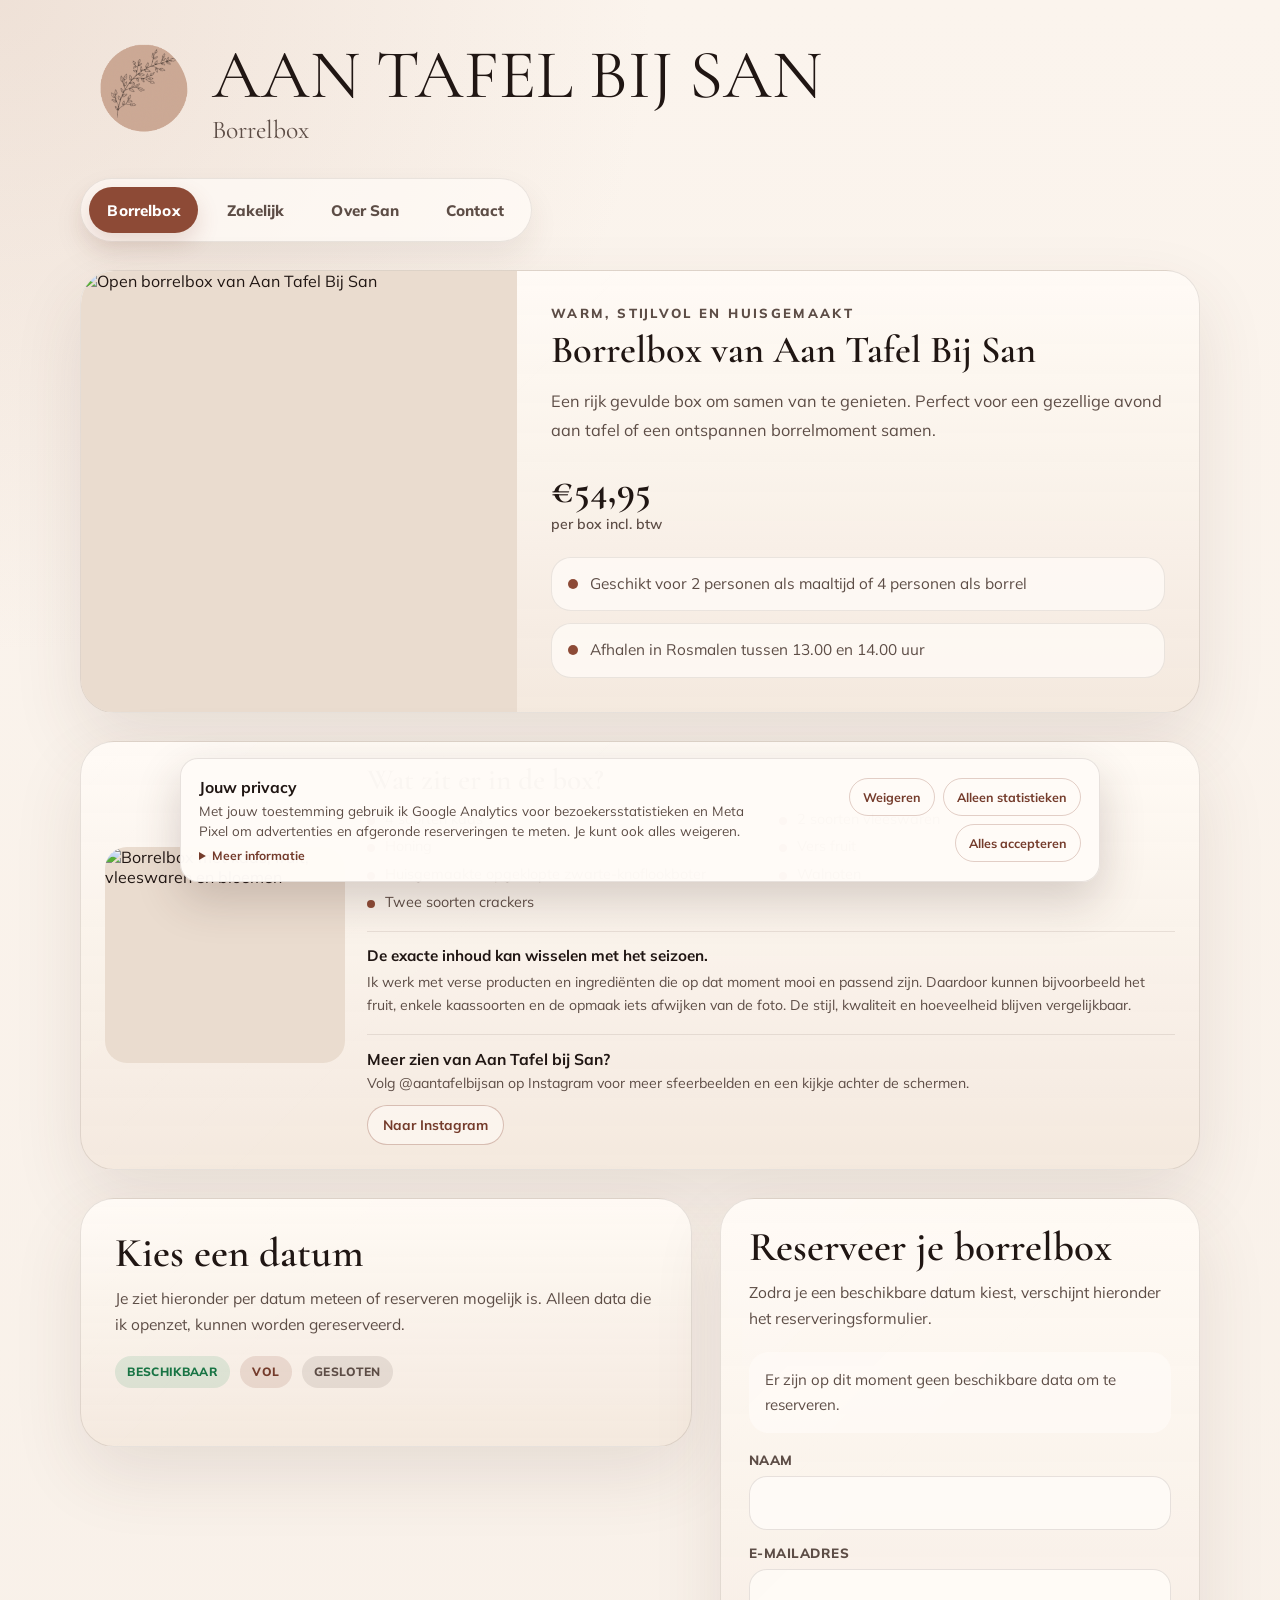
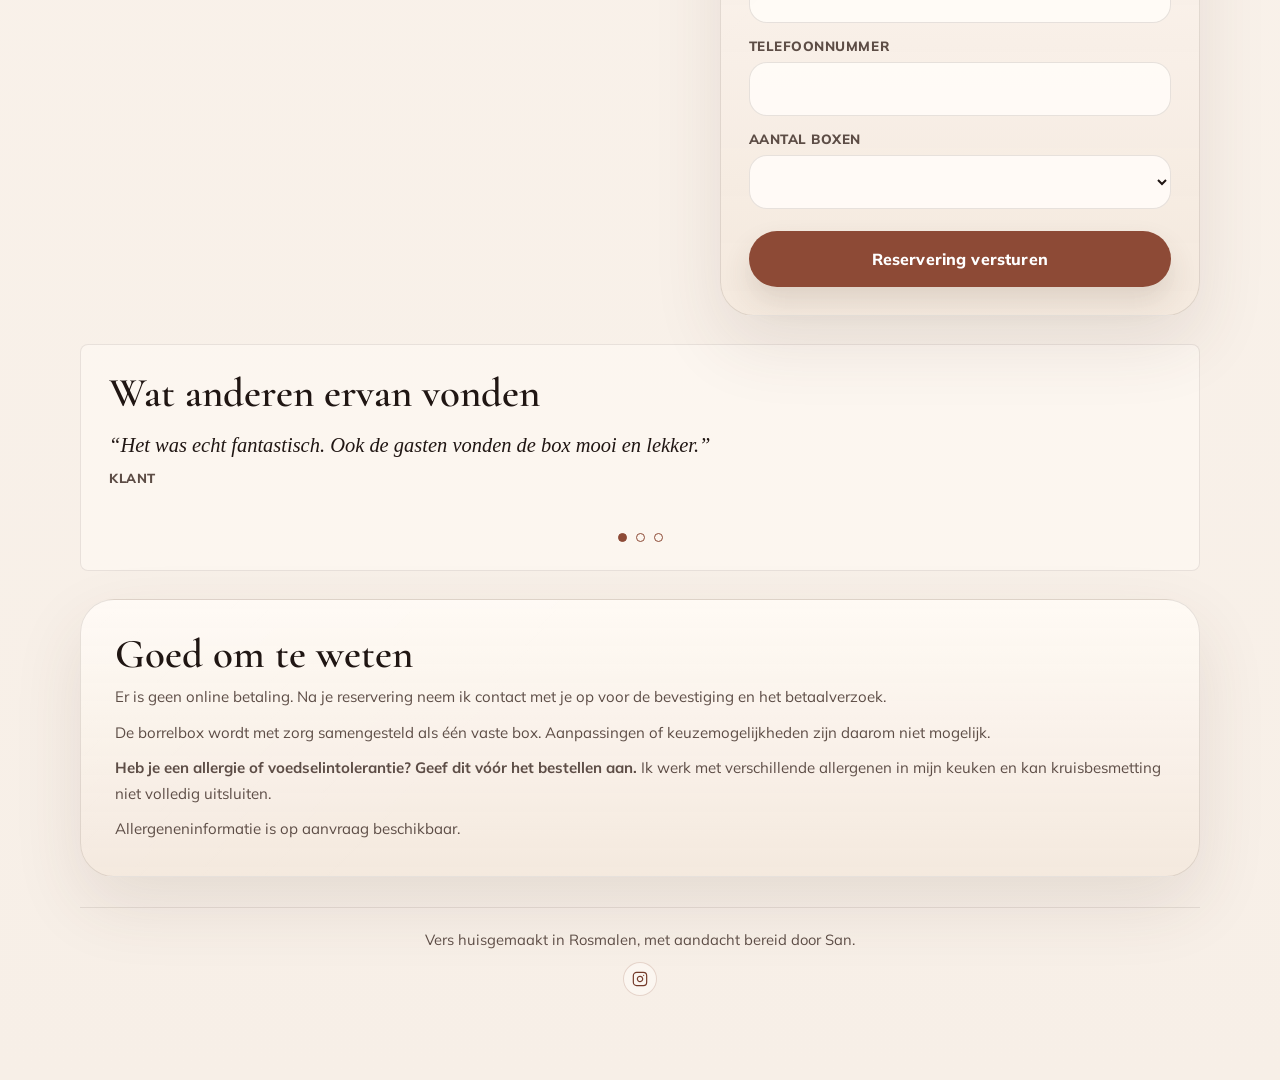
==== commit af00e389: "Add third customer testimonial" ====
--- a/borrelbox.html
+++ b/borrelbox.html
@@ -993,10 +993,15 @@
               <blockquote>“Heerlijk genoten van de bourgondische borrelbox van San! Een verrassende variatie aan lekkere kaasjes en worst, gecombineerd met onder andere vers fruit en zwarteknoflookboter. Echt een aanrader!”</blockquote>
               <figcaption>Proefpersoon</figcaption>
             </figure>
+            <figure class="customer-story">
+              <blockquote>“Het was echt heerlijk! Iedereen vond het erg leuk en mooi gepresenteerd zo. De schaal was ideaal om het gelijk op tafel te plaatsen.”</blockquote>
+              <figcaption>Klant</figcaption>
+            </figure>
           </div>
           <div class="customer-story-dots" aria-label="Kies een ervaring">
             <button class="customer-story-dot is-active" type="button" aria-label="Bekijk ervaring 1" aria-current="true"></button>
             <button class="customer-story-dot" type="button" aria-label="Bekijk ervaring 2"></button>
+            <button class="customer-story-dot" type="button" aria-label="Bekijk ervaring 3"></button>
           </div>
         </section>
 
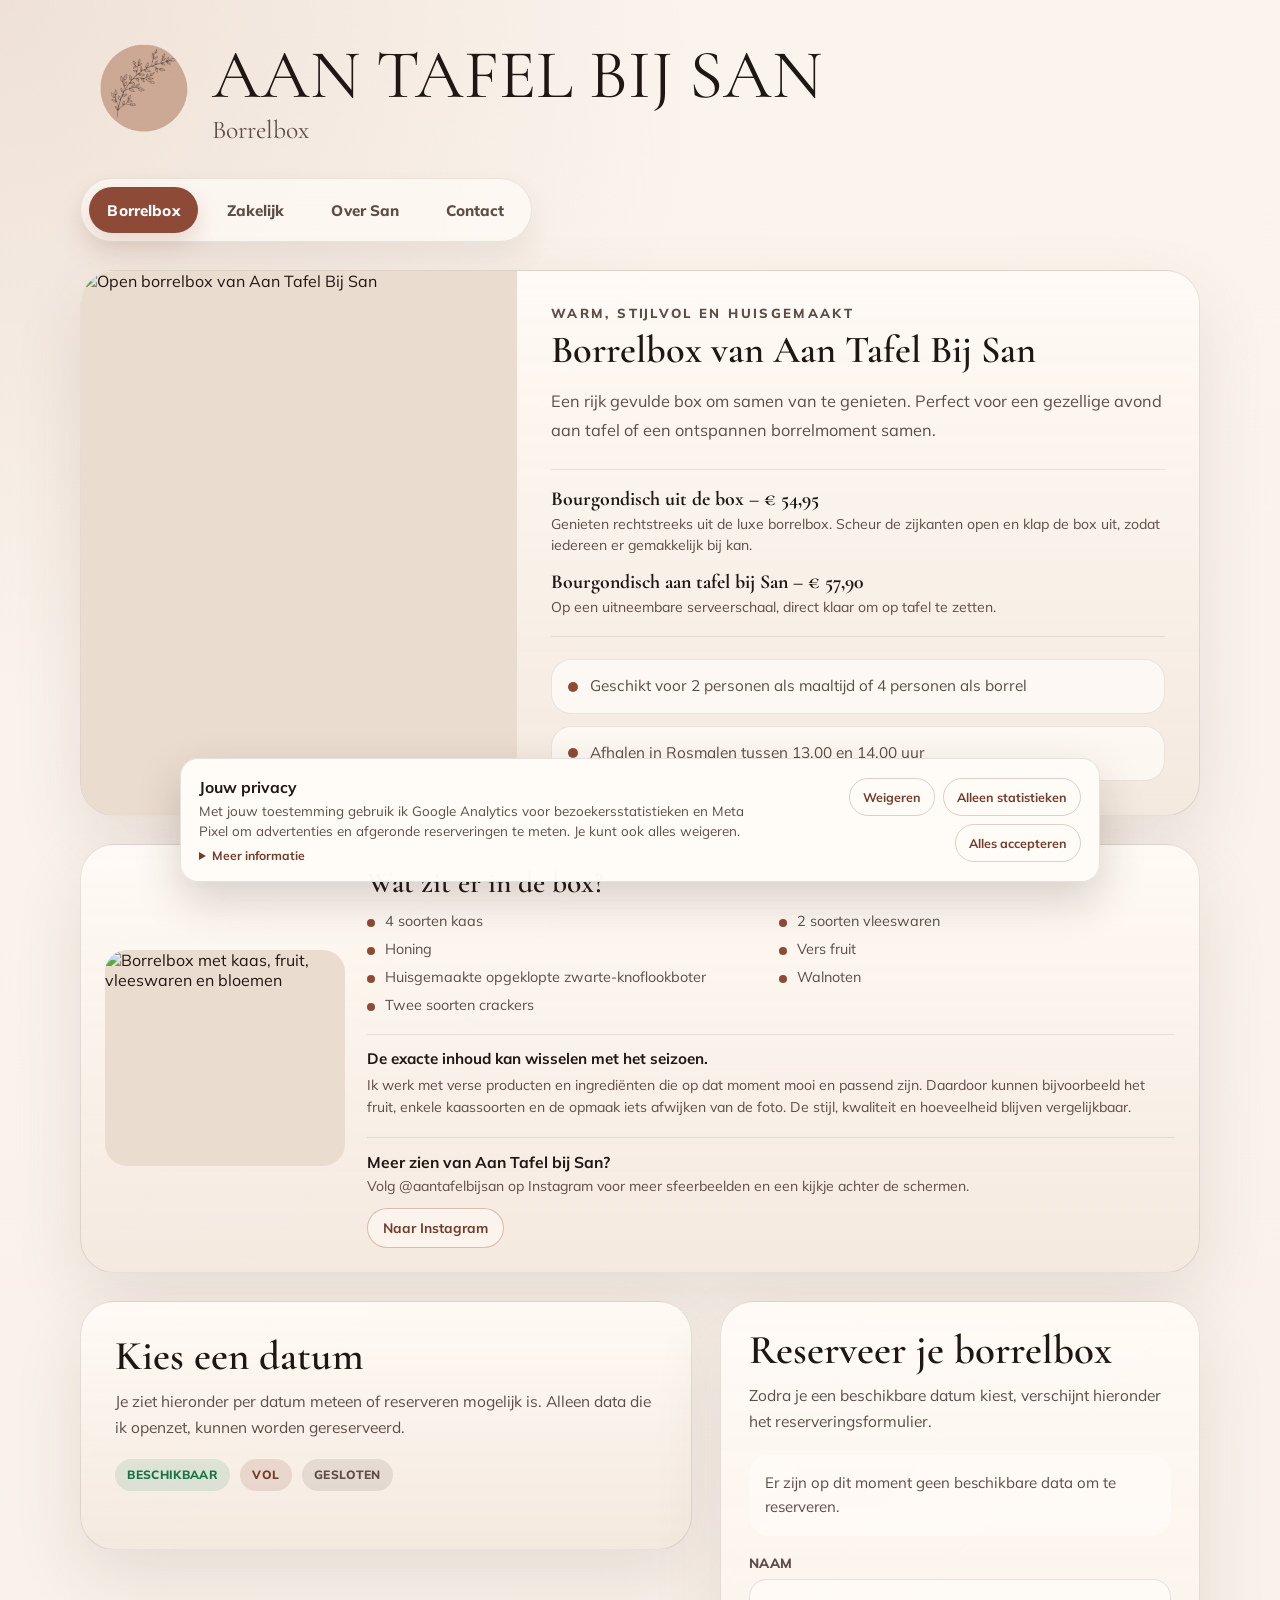
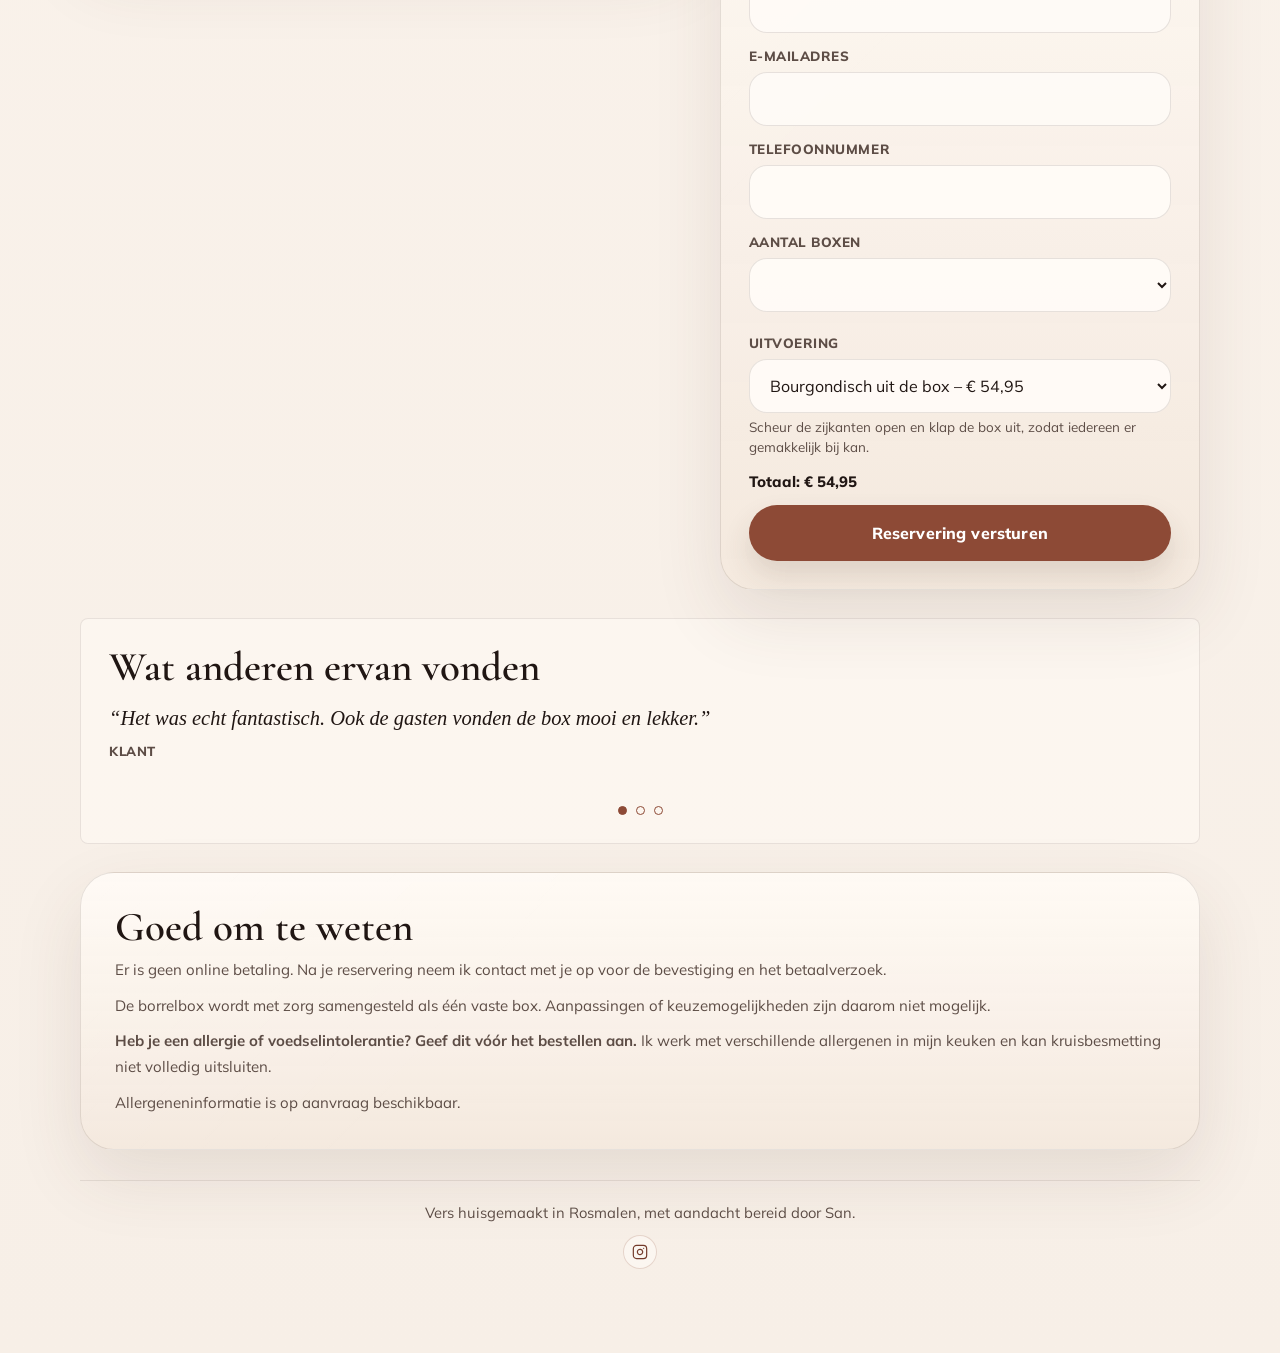
==== commit b623093d: "Add borrelbox presentation options" ====
--- a/borrelbox.html
+++ b/borrelbox.html
@@ -214,22 +214,29 @@
         font-size: 0.86rem;
       }
 
-      .borrel-price {
-        margin: 26px 0 0;
+      .borrel-versions {
+        display: grid;
+        gap: 14px;
+        margin: 24px 0 0;
+        padding: 18px 0;
+        border-top: 1px solid rgba(63, 42, 34, 0.1);
+        border-bottom: 1px solid rgba(63, 42, 34, 0.1);
+      }
+
+      .borrel-version strong {
+        display: block;
+        color: var(--ink);
         font-family: "Cormorant Garamond", serif;
-        font-size: clamp(2rem, 3vw, 2.8rem);
-        line-height: 1;
-        font-weight: 700;
-      }
-
-      .borrel-price span {
+        font-size: 1.24rem;
+        line-height: 1.2;
+      }
+
+      .borrel-version span {
         display: block;
-        margin-top: 6px;
-        color: var(--muted);
-        font-family: "Mulish", sans-serif;
+        margin-top: 3px;
+        color: var(--muted);
         font-size: 0.88rem;
-        font-weight: 600;
-        line-height: 1.4;
+        line-height: 1.5;
       }
 
       .borrel-facts {
@@ -675,6 +682,13 @@
         line-height: 1.5;
       }
 
+      .reservation-total {
+        margin: 0;
+        color: var(--ink);
+        font-size: 0.94rem;
+        font-weight: 800;
+      }
+
       .reserve-button {
         display: inline-flex;
         align-items: center;
@@ -868,7 +882,16 @@
               Een rijk gevulde box om samen van te genieten. Perfect voor een gezellige
               avond aan tafel of een ontspannen borrelmoment samen.
             </p>
-            <p class="borrel-price">€54,95 <span>per box incl. btw</span></p>
+            <div class="borrel-versions" aria-label="Uitvoeringen en prijzen">
+              <div class="borrel-version">
+                <strong>Bourgondisch uit de box – € 54,95</strong>
+                <span>Genieten rechtstreeks uit de luxe borrelbox. Scheur de zijkanten open en klap de box uit, zodat iedereen er gemakkelijk bij kan.</span>
+              </div>
+              <div class="borrel-version">
+                <strong>Bourgondisch aan tafel bij San – € 57,90</strong>
+                <span>Op een uitneembare serveerschaal, direct klaar om op tafel te zetten.</span>
+              </div>
+            </div>
 
             <div class="borrel-facts">
               <div class="fact-chip">
@@ -972,6 +995,17 @@
                 <select class="form-select" id="reservationQuantity" name="quantity" required></select>
                 <p class="form-help" id="quantityHelp"></p>
               </div>
+
+              <div class="form-row">
+                <label class="form-label" for="reservationPresentation">Uitvoering</label>
+                <select class="form-select" id="reservationPresentation" name="presentation" required>
+                  <option value="box">Bourgondisch uit de box – € 54,95</option>
+                  <option value="table">Bourgondisch aan tafel bij San – € 57,90</option>
+                </select>
+                <p class="form-help" id="presentationHelp">Scheur de zijkanten open en klap de box uit, zodat iedereen er gemakkelijk bij kan.</p>
+              </div>
+
+              <p class="reservation-total" id="reservationTotal">Totaal: € 54,95</p>
 
               <button class="reserve-button" id="reservationSubmit" type="submit">Reservering versturen</button>
             </form>
@@ -1023,6 +1057,6 @@
     </main>
 
     <script src="testimonials.js?v=20261016"></script>
-    <script src="borrelbox.js?v=20261013-meta-purchase"></script>
+    <script src="borrelbox.js?v=20261027-presentation-3"></script>
   </body>
 </html>
